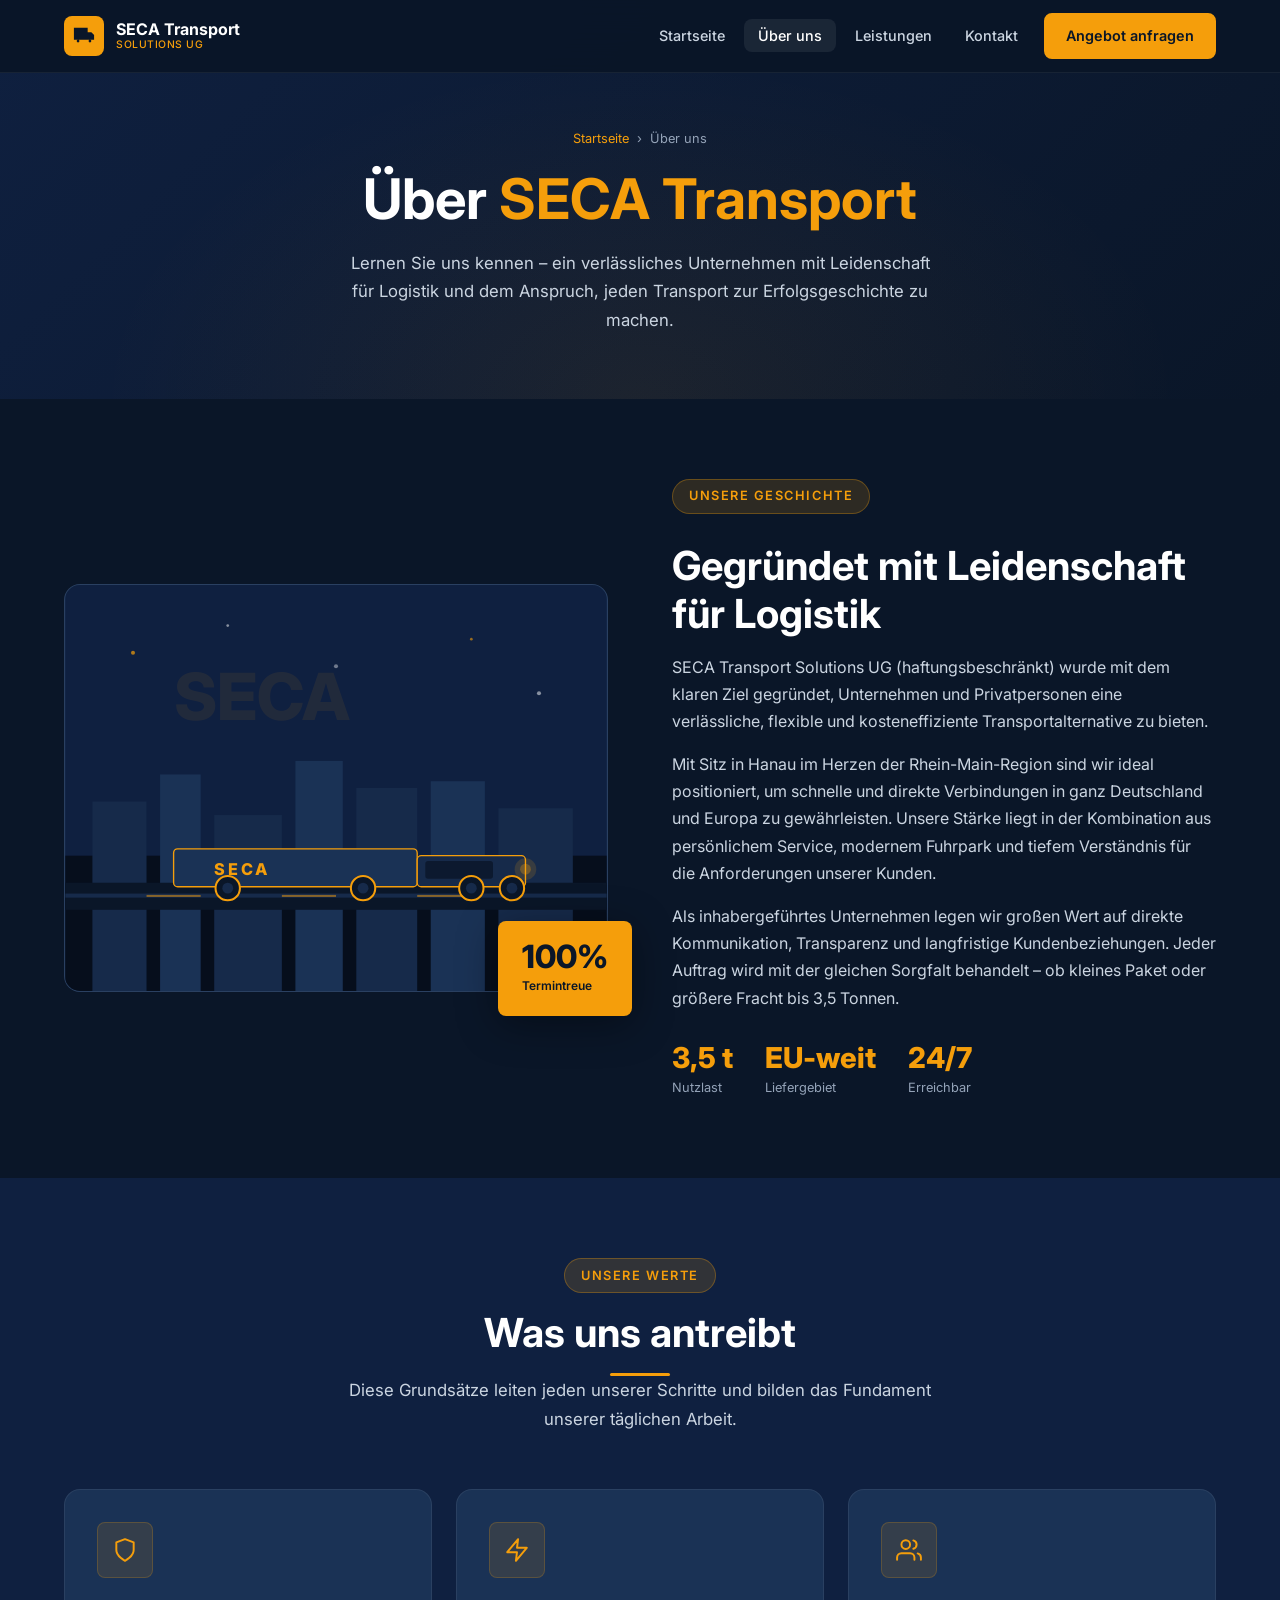
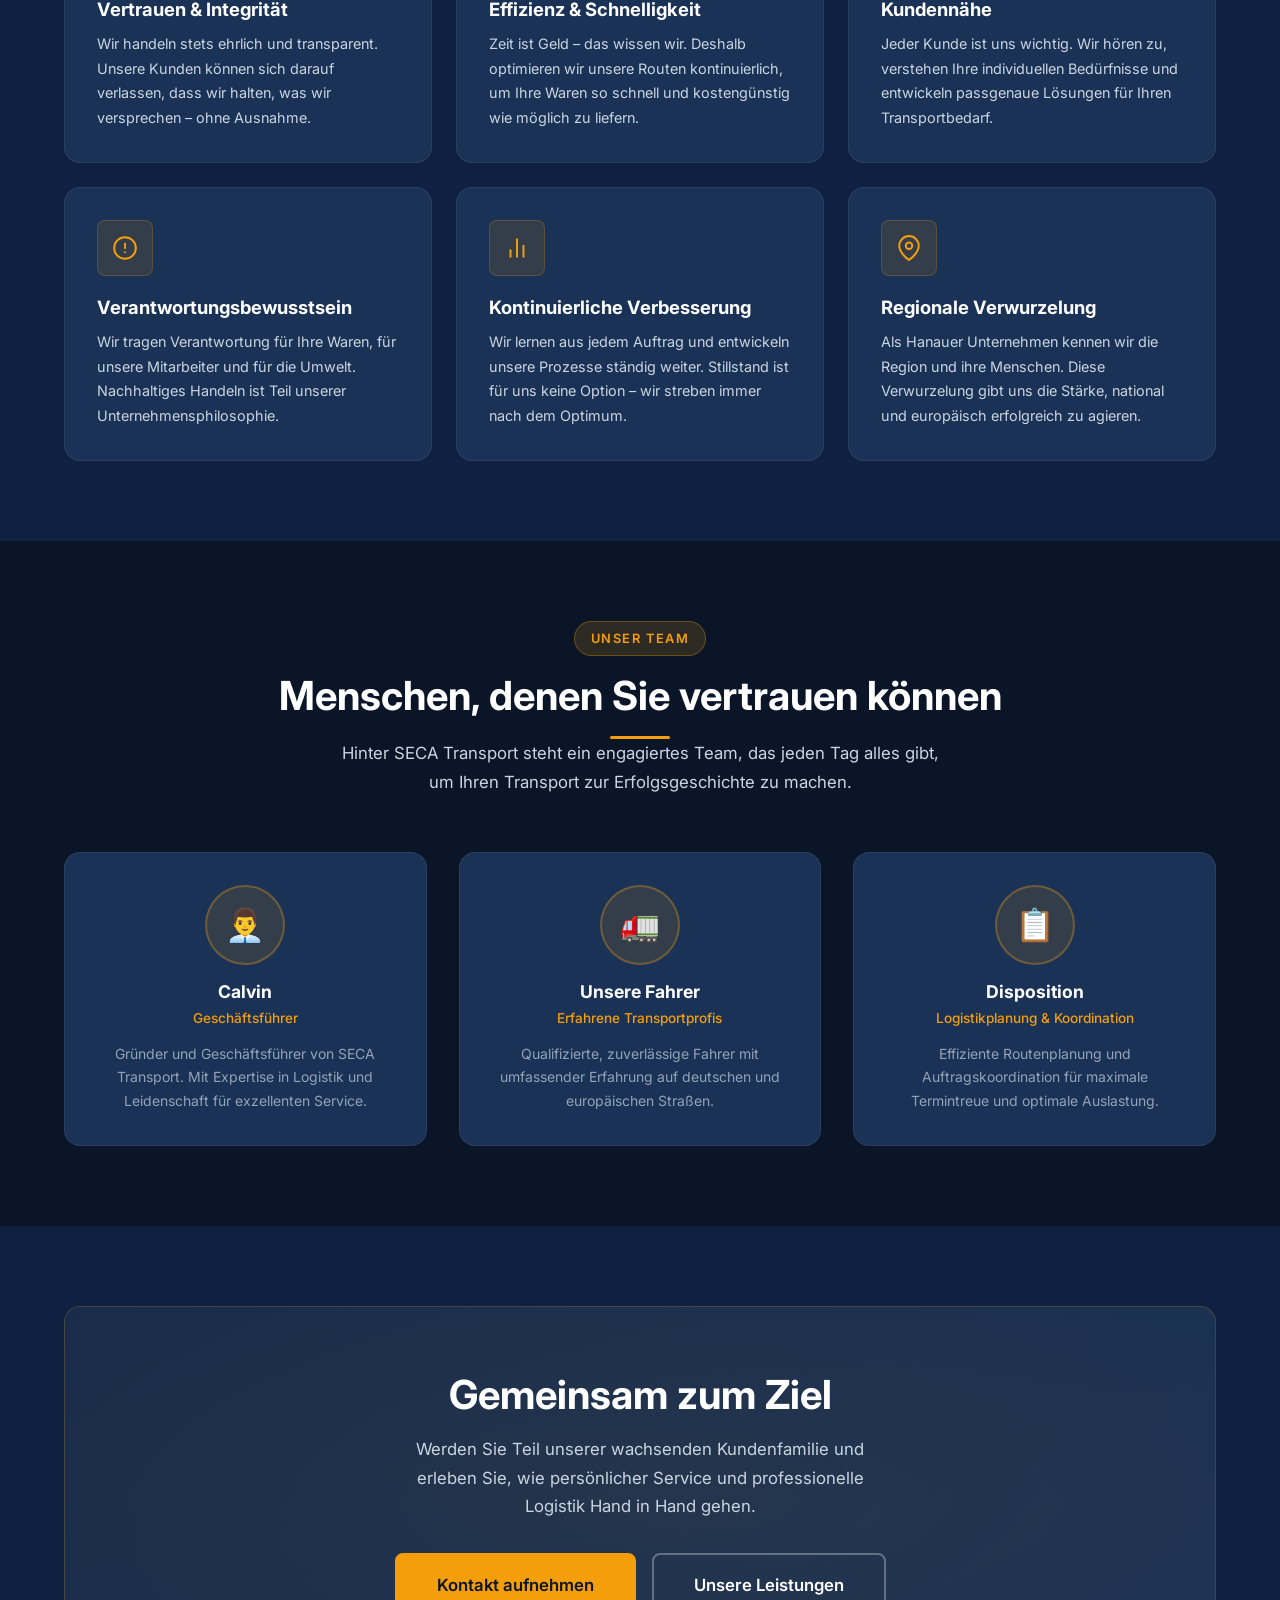
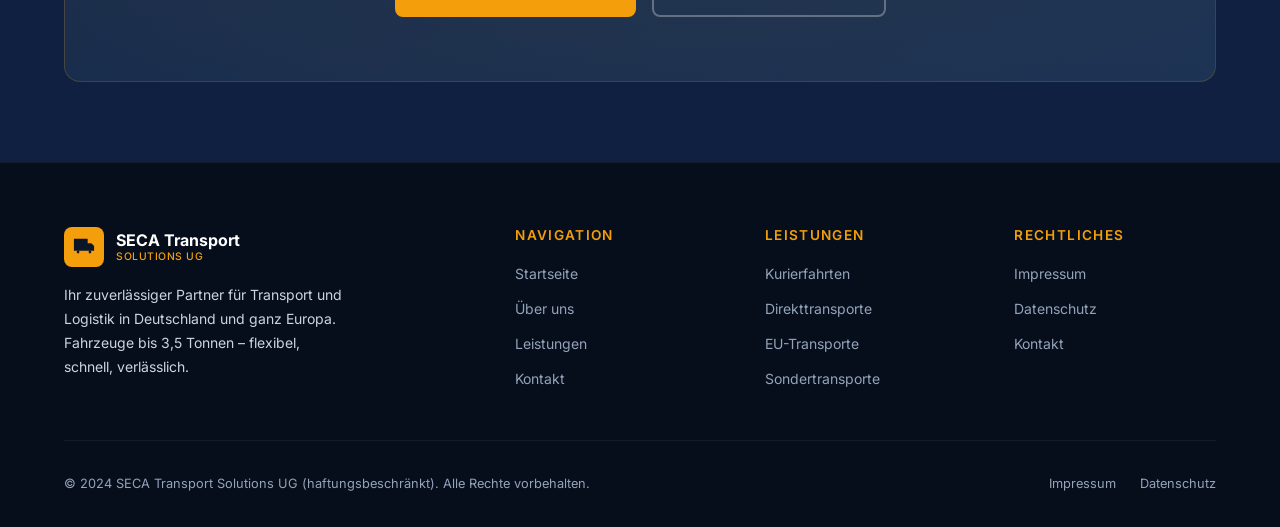
==== about.html @ c12ab1cf "Build complete SECA Transport Solutions UG website Full 6-page professional website in German with d" ====
<!DOCTYPE html>
<html lang="de">
<head>
  <meta charset="UTF-8" />
  <meta name="viewport" content="width=device-width, initial-scale=1.0" />
  <meta name="description" content="Über SECA Transport Solutions UG – Erfahren Sie mehr über unser Unternehmen, unsere Werte und unser Team aus Hanau." />
  <title>Über uns – SECA Transport Solutions UG</title>
  <link rel="preconnect" href="https://fonts.googleapis.com" />
  <link rel="preconnect" href="https://fonts.gstatic.com" crossorigin />
  <link href="https://fonts.googleapis.com/css2?family=Inter:wght@400;500;600;700;800&display=swap" rel="stylesheet" />
  <link rel="stylesheet" href="css/style.css" />
</head>
<body>

<!-- Navigation -->
<nav class="navbar">
  <div class="nav-inner">
    <a href="index.html" class="nav-logo">
      <div class="logo-icon">
        <svg viewBox="0 0 24 24" xmlns="http://www.w3.org/2000/svg"><path d="M1 3h15v13H1z M16 8h4l3 3v5h-7V8z M5.5 19a1.5 1.5 0 1 0 0-3 1.5 1.5 0 0 0 0 3z M18.5 19a1.5 1.5 0 1 0 0-3 1.5 1.5 0 0 0 0 3z"/></svg>
      </div>
      <div class="logo-text">
        <span class="logo-name">SECA Transport</span>
        <span class="logo-sub">Solutions UG</span>
      </div>
    </a>
    <ul class="nav-menu">
      <li><a href="index.html" class="nav-link">Startseite</a></li>
      <li><a href="about.html" class="nav-link">Über uns</a></li>
      <li><a href="services.html" class="nav-link">Leistungen</a></li>
      <li><a href="contact.html" class="nav-link">Kontakt</a></li>
      <li><a href="contact.html" class="btn btn-primary nav-cta">Angebot anfragen</a></li>
    </ul>
    <button class="hamburger" aria-label="Menü öffnen">
      <span></span><span></span><span></span>
    </button>
  </div>
</nav>

<!-- Page Header -->
<header class="page-header">
  <div class="container">
    <div class="breadcrumb">
      <a href="index.html">Startseite</a>
      <span>›</span>
      <span>Über uns</span>
    </div>
    <h1>Über <span style="color:var(--orange)">SECA Transport</span></h1>
    <p>Lernen Sie uns kennen – ein verlässliches Unternehmen mit Leidenschaft für Logistik und dem Anspruch, jeden Transport zur Erfolgsgeschichte zu machen.</p>
  </div>
</header>

<!-- Our Story -->
<section class="section">
  <div class="container">
    <div class="about-story">
      <div class="about-image-block fade-in">
        <div class="about-image-main">
          <svg viewBox="0 0 400 300" xmlns="http://www.w3.org/2000/svg" style="width:100%;height:100%;">
            <rect width="400" height="300" fill="#0f2040"/>
            <!-- Skyline silhouette -->
            <rect x="0" y="200" width="400" height="100" fill="#060e1c"/>
            <rect x="20" y="160" width="40" height="140" fill="#162a4a"/>
            <rect x="70" y="140" width="30" height="160" fill="#1a3255"/>
            <rect x="110" y="170" width="50" height="130" fill="#162a4a"/>
            <rect x="170" y="130" width="35" height="170" fill="#1a3255"/>
            <rect x="215" y="150" width="45" height="150" fill="#162a4a"/>
            <rect x="270" y="145" width="40" height="155" fill="#1a3255"/>
            <rect x="320" y="165" width="55" height="135" fill="#162a4a"/>
            <!-- Stars -->
            <circle cx="50" cy="50" r="1.5" fill="#f59e0b" opacity="0.7"/>
            <circle cx="120" cy="30" r="1" fill="white" opacity="0.5"/>
            <circle cx="200" cy="60" r="1.5" fill="white" opacity="0.4"/>
            <circle cx="300" cy="40" r="1" fill="#f59e0b" opacity="0.6"/>
            <circle cx="350" cy="80" r="1.5" fill="white" opacity="0.5"/>
            <!-- Truck on road -->
            <rect x="0" y="220" width="400" height="20" fill="#0a1628"/>
            <rect x="0" y="228" width="400" height="3" fill="#162a4a"/>
            <rect x="60" y="229" width="40" height="1.5" fill="#f59e0b" opacity="0.5"/>
            <rect x="160" y="229" width="40" height="1.5" fill="#f59e0b" opacity="0.5"/>
            <rect x="260" y="229" width="40" height="1.5" fill="#f59e0b" opacity="0.5"/>
            <!-- Truck body -->
            <rect x="80" y="195" width="180" height="28" fill="#1a3255" rx="3" stroke="#f59e0b" stroke-width="1"/>
            <text x="110" y="214" font-family="Inter" font-size="12" font-weight="800" fill="#f59e0b" letter-spacing="2">SECA</text>
            <!-- Cab -->
            <rect x="260" y="200" width="80" height="23" fill="#162a4a" rx="3" stroke="#f59e0b" stroke-width="1"/>
            <rect x="266" y="204" width="50" height="13" fill="#0a1628" rx="2" opacity="0.8"/>
            <!-- Wheels -->
            <circle cx="120" cy="224" r="9" fill="#0a1628" stroke="#f59e0b" stroke-width="1.5"/>
            <circle cx="120" cy="224" r="4" fill="#162a4a"/>
            <circle cx="220" cy="224" r="9" fill="#0a1628" stroke="#f59e0b" stroke-width="1.5"/>
            <circle cx="220" cy="224" r="4" fill="#162a4a"/>
            <circle cx="300" cy="224" r="9" fill="#0a1628" stroke="#f59e0b" stroke-width="1.5"/>
            <circle cx="300" cy="224" r="4" fill="#162a4a"/>
            <circle cx="330" cy="224" r="9" fill="#0a1628" stroke="#f59e0b" stroke-width="1.5"/>
            <circle cx="330" cy="224" r="4" fill="#162a4a"/>
            <!-- Headlight glow -->
            <circle cx="340" cy="210" r="8" fill="#f59e0b" opacity="0.15"/>
            <circle cx="340" cy="210" r="4" fill="#f59e0b" opacity="0.3"/>
            <!-- SECA logo top -->
            <text x="145" y="100" font-family="Inter" font-size="48" font-weight="800" fill="#f59e0b" opacity="0.08" text-anchor="middle">SECA</text>
          </svg>
        </div>
        <div class="about-stat-card">
          <div class="num">100%</div>
          <div class="label">Termintreue</div>
        </div>
      </div>
      <div class="about-text fade-in">
        <div class="section-tag">Unsere Geschichte</div>
        <h2 style="margin-top:0.75rem;margin-bottom:1rem;">Gegründet mit Leidenschaft für Logistik</h2>
        <p>SECA Transport Solutions UG (haftungsbeschränkt) wurde mit dem klaren Ziel gegründet, Unternehmen und Privatpersonen eine verlässliche, flexible und kosteneffiziente Transportalternative zu bieten.</p>
        <p>Mit Sitz in Hanau im Herzen der Rhein-Main-Region sind wir ideal positioniert, um schnelle und direkte Verbindungen in ganz Deutschland und Europa zu gewährleisten. Unsere Stärke liegt in der Kombination aus persönlichem Service, modernem Fuhrpark und tiefem Verständnis für die Anforderungen unserer Kunden.</p>
        <p>Als inhabergeführtes Unternehmen legen wir großen Wert auf direkte Kommunikation, Transparenz und langfristige Kundenbeziehungen. Jeder Auftrag wird mit der gleichen Sorgfalt behandelt – ob kleines Paket oder größere Fracht bis 3,5 Tonnen.</p>
        <div class="hero-stats" style="margin-top:2rem;justify-content:flex-start;">
          <div class="stat-item">
            <div class="stat-num">3,5 t</div>
            <div class="stat-label">Nutzlast</div>
          </div>
          <div class="stat-item">
            <div class="stat-num">EU-weit</div>
            <div class="stat-label">Liefergebiet</div>
          </div>
          <div class="stat-item">
            <div class="stat-num">24/7</div>
            <div class="stat-label">Erreichbar</div>
          </div>
        </div>
      </div>
    </div>
  </div>
</section>

<!-- Values -->
<section class="section section-alt">
  <div class="container">
    <div class="section-header fade-in">
      <div class="section-tag">Unsere Werte</div>
      <h2>Was uns antreibt</h2>
      <div class="divider"></div>
      <p>Diese Grundsätze leiten jeden unserer Schritte und bilden das Fundament unserer täglichen Arbeit.</p>
    </div>
    <div class="cards-grid">
      <div class="card fade-in fade-in-delay-1">
        <div class="card-icon">
          <svg viewBox="0 0 24 24"><path d="M12 22s8-4 8-10V5l-8-3-8 3v7c0 6 8 10 8 10z"/></svg>
        </div>
        <h3>Vertrauen &amp; Integrität</h3>
        <p>Wir handeln stets ehrlich und transparent. Unsere Kunden können sich darauf verlassen, dass wir halten, was wir versprechen – ohne Ausnahme.</p>
      </div>
      <div class="card fade-in fade-in-delay-2">
        <div class="card-icon">
          <svg viewBox="0 0 24 24"><polyline points="13 2 3 14 12 14 11 22 21 10 12 10 13 2"/></svg>
        </div>
        <h3>Effizienz &amp; Schnelligkeit</h3>
        <p>Zeit ist Geld – das wissen wir. Deshalb optimieren wir unsere Routen kontinuierlich, um Ihre Waren so schnell und kostengünstig wie möglich zu liefern.</p>
      </div>
      <div class="card fade-in fade-in-delay-3">
        <div class="card-icon">
          <svg viewBox="0 0 24 24"><path d="M17 21v-2a4 4 0 0 0-4-4H5a4 4 0 0 0-4 4v2"/><circle cx="9" cy="7" r="4"/><path d="M23 21v-2a4 4 0 0 0-3-3.87"/><path d="M16 3.13a4 4 0 0 1 0 7.75"/></svg>
        </div>
        <h3>Kundennähe</h3>
        <p>Jeder Kunde ist uns wichtig. Wir hören zu, verstehen Ihre individuellen Bedürfnisse und entwickeln passgenaue Lösungen für Ihren Transportbedarf.</p>
      </div>
      <div class="card fade-in fade-in-delay-1">
        <div class="card-icon">
          <svg viewBox="0 0 24 24"><circle cx="12" cy="12" r="10"/><line x1="12" y1="8" x2="12" y2="12"/><line x1="12" y1="16" x2="12.01" y2="16"/></svg>
        </div>
        <h3>Verantwortungsbewusstsein</h3>
        <p>Wir tragen Verantwortung für Ihre Waren, für unsere Mitarbeiter und für die Umwelt. Nachhaltiges Handeln ist Teil unserer Unternehmensphilosophie.</p>
      </div>
      <div class="card fade-in fade-in-delay-2">
        <div class="card-icon">
          <svg viewBox="0 0 24 24"><line x1="18" y1="20" x2="18" y2="10"/><line x1="12" y1="20" x2="12" y2="4"/><line x1="6" y1="20" x2="6" y2="14"/></svg>
        </div>
        <h3>Kontinuierliche Verbesserung</h3>
        <p>Wir lernen aus jedem Auftrag und entwickeln unsere Prozesse ständig weiter. Stillstand ist für uns keine Option – wir streben immer nach dem Optimum.</p>
      </div>
      <div class="card fade-in fade-in-delay-3">
        <div class="card-icon">
          <svg viewBox="0 0 24 24"><path d="M21 10c0 7-9 13-9 13s-9-6-9-13a9 9 0 0 1 18 0z"/><circle cx="12" cy="10" r="3"/></svg>
        </div>
        <h3>Regionale Verwurzelung</h3>
        <p>Als Hanauer Unternehmen kennen wir die Region und ihre Menschen. Diese Verwurzelung gibt uns die Stärke, national und europäisch erfolgreich zu agieren.</p>
      </div>
    </div>
  </div>
</section>

<!-- Team -->
<section class="section">
  <div class="container">
    <div class="section-header fade-in">
      <div class="section-tag">Unser Team</div>
      <h2>Menschen, denen Sie vertrauen können</h2>
      <div class="divider"></div>
      <p>Hinter SECA Transport steht ein engagiertes Team, das jeden Tag alles gibt, um Ihren Transport zur Erfolgsgeschichte zu machen.</p>
    </div>
    <div class="team-grid">
      <div class="team-card fade-in fade-in-delay-1">
        <div class="team-avatar">👨‍💼</div>
        <h4>Calvin</h4>
        <div class="role">Geschäftsführer</div>
        <p style="font-size:0.875rem;margin-top:0.75rem;color:var(--text-muted);">Gründer und Geschäftsführer von SECA Transport. Mit Expertise in Logistik und Leidenschaft für exzellenten Service.</p>
      </div>
      <div class="team-card fade-in fade-in-delay-2">
        <div class="team-avatar">🚛</div>
        <h4>Unsere Fahrer</h4>
        <div class="role">Erfahrene Transportprofis</div>
        <p style="font-size:0.875rem;margin-top:0.75rem;color:var(--text-muted);">Qualifizierte, zuverlässige Fahrer mit umfassender Erfahrung auf deutschen und europäischen Straßen.</p>
      </div>
      <div class="team-card fade-in fade-in-delay-3">
        <div class="team-avatar">📋</div>
        <h4>Disposition</h4>
        <div class="role">Logistikplanung &amp; Koordination</div>
        <p style="font-size:0.875rem;margin-top:0.75rem;color:var(--text-muted);">Effiziente Routenplanung und Auftragskoordination für maximale Termintreue und optimale Auslastung.</p>
      </div>
    </div>
  </div>
</section>

<!-- CTA -->
<section class="section section-alt">
  <div class="container">
    <div class="cta-banner fade-in">
      <h2>Gemeinsam zum Ziel</h2>
      <p>Werden Sie Teil unserer wachsenden Kundenfamilie und erleben Sie, wie persönlicher Service und professionelle Logistik Hand in Hand gehen.</p>
      <div class="cta-actions">
        <a href="contact.html" class="btn btn-primary btn-lg">Kontakt aufnehmen</a>
        <a href="services.html" class="btn btn-outline btn-lg">Unsere Leistungen</a>
      </div>
    </div>
  </div>
</section>

<!-- Footer -->
<footer>
  <div class="container">
    <div class="footer-grid">
      <div class="footer-brand">
        <a href="index.html" class="nav-logo" style="display:inline-flex;">
          <div class="logo-icon">
            <svg viewBox="0 0 24 24" xmlns="http://www.w3.org/2000/svg"><path d="M1 3h15v13H1z M16 8h4l3 3v5h-7V8z M5.5 19a1.5 1.5 0 1 0 0-3 1.5 1.5 0 0 0 0 3z M18.5 19a1.5 1.5 0 1 0 0-3 1.5 1.5 0 0 0 0 3z"/></svg>
          </div>
          <div class="logo-text">
            <span class="logo-name">SECA Transport</span>
            <span class="logo-sub">Solutions UG</span>
          </div>
        </a>
        <p>Ihr zuverlässiger Partner für Transport und Logistik in Deutschland und ganz Europa. Fahrzeuge bis 3,5 Tonnen – flexibel, schnell, verlässlich.</p>
      </div>
      <div class="footer-col">
        <h4>Navigation</h4>
        <ul>
          <li><a href="index.html">Startseite</a></li>
          <li><a href="about.html">Über uns</a></li>
          <li><a href="services.html">Leistungen</a></li>
          <li><a href="contact.html">Kontakt</a></li>
        </ul>
      </div>
      <div class="footer-col">
        <h4>Leistungen</h4>
        <ul>
          <li><a href="services.html">Kurierfahrten</a></li>
          <li><a href="services.html">Direkttransporte</a></li>
          <li><a href="services.html">EU-Transporte</a></li>
          <li><a href="services.html">Sondertransporte</a></li>
        </ul>
      </div>
      <div class="footer-col">
        <h4>Rechtliches</h4>
        <ul>
          <li><a href="impressum.html">Impressum</a></li>
          <li><a href="datenschutz.html">Datenschutz</a></li>
          <li><a href="contact.html">Kontakt</a></li>
        </ul>
      </div>
    </div>
    <div class="footer-bottom">
      <p>&copy; 2024 SECA Transport Solutions UG (haftungsbeschränkt). Alle Rechte vorbehalten.</p>
      <div class="footer-legal">
        <a href="impressum.html">Impressum</a>
        <a href="datenschutz.html">Datenschutz</a>
      </div>
    </div>
  </div>
</footer>

<button class="scroll-top" aria-label="Nach oben scrollen">
  <svg viewBox="0 0 24 24"><polyline points="18 15 12 9 6 15"/></svg>
</button>

<script src="js/main.js"></script>
</body>
</html>
---- css/style.css ----
/* ===== CSS Custom Properties ===== */
:root {
  --navy: #0a1628;
  --navy-light: #0f2040;
  --navy-mid: #162a4a;
  --navy-card: #1a3255;
  --orange: #f59e0b;
  --orange-dark: #d97706;
  --orange-light: #fbbf24;
  --white: #ffffff;
  --gray-100: #f1f5f9;
  --gray-200: #e2e8f0;
  --gray-400: #94a3b8;
  --gray-500: #64748b;
  --gray-600: #475569;
  --text-primary: #f8fafc;
  --text-secondary: #cbd5e1;
  --text-muted: #94a3b8;
  --radius: 8px;
  --radius-lg: 16px;
  --shadow: 0 4px 24px rgba(0,0,0,0.25);
  --shadow-lg: 0 8px 40px rgba(0,0,0,0.4);
  --transition: 0.3s ease;
  --font: 'Inter', 'Segoe UI', system-ui, -apple-system, sans-serif;
}

/* ===== Reset & Base ===== */
*, *::before, *::after { box-sizing: border-box; margin: 0; padding: 0; }
html { scroll-behavior: smooth; font-size: 16px; }
body {
  font-family: var(--font);
  background: var(--navy);
  color: var(--text-primary);
  line-height: 1.7;
  overflow-x: hidden;
}
img { max-width: 100%; height: auto; display: block; }
a { color: var(--orange); text-decoration: none; transition: color var(--transition); }
a:hover { color: var(--orange-light); }
ul { list-style: none; }

/* ===== Typography ===== */
h1, h2, h3, h4, h5 {
  font-weight: 700;
  line-height: 1.2;
  color: var(--white);
}
h1 { font-size: clamp(2rem, 5vw, 3.5rem); }
h2 { font-size: clamp(1.6rem, 3.5vw, 2.5rem); }
h3 { font-size: clamp(1.2rem, 2.5vw, 1.5rem); }
h4 { font-size: 1.1rem; }
p { color: var(--text-secondary); margin-bottom: 1rem; }
p:last-child { margin-bottom: 0; }

/* ===== Layout ===== */
.container {
  max-width: 1200px;
  margin: 0 auto;
  padding: 0 1.5rem;
}
.section {
  padding: 5rem 0;
}
.section-alt {
  background: var(--navy-light);
}

/* ===== Section Headers ===== */
.section-header {
  text-align: center;
  margin-bottom: 3.5rem;
}
.section-tag {
  display: inline-block;
  background: rgba(245,158,11,0.15);
  color: var(--orange);
  font-size: 0.8rem;
  font-weight: 600;
  letter-spacing: 0.12em;
  text-transform: uppercase;
  padding: 0.35rem 1rem;
  border-radius: 100px;
  margin-bottom: 1rem;
  border: 1px solid rgba(245,158,11,0.3);
}
.section-header h2 { margin-bottom: 1rem; }
.section-header p {
  max-width: 600px;
  margin: 0 auto;
  font-size: 1.05rem;
}
.divider {
  width: 60px;
  height: 3px;
  background: var(--orange);
  margin: 1rem auto 0;
  border-radius: 2px;
}

/* ===== Buttons ===== */
.btn {
  display: inline-flex;
  align-items: center;
  gap: 0.5rem;
  padding: 0.85rem 2rem;
  border-radius: var(--radius);
  font-weight: 600;
  font-size: 0.95rem;
  cursor: pointer;
  transition: all var(--transition);
  border: 2px solid transparent;
  text-decoration: none;
  white-space: nowrap;
}
.btn-primary {
  background: var(--orange);
  color: var(--navy);
  border-color: var(--orange);
}
.btn-primary:hover {
  background: var(--orange-dark);
  border-color: var(--orange-dark);
  color: var(--navy);
  transform: translateY(-2px);
  box-shadow: 0 8px 24px rgba(245,158,11,0.4);
}
.btn-outline {
  background: transparent;
  color: var(--white);
  border-color: rgba(255,255,255,0.3);
}
.btn-outline:hover {
  background: rgba(255,255,255,0.08);
  border-color: var(--white);
  color: var(--white);
  transform: translateY(-2px);
}
.btn-lg {
  padding: 1rem 2.5rem;
  font-size: 1.05rem;
}

/* ===== Navigation ===== */
.navbar {
  position: fixed;
  top: 0;
  left: 0;
  right: 0;
  z-index: 1000;
  background: rgba(10,22,40,0.95);
  backdrop-filter: blur(16px);
  border-bottom: 1px solid rgba(255,255,255,0.06);
  transition: all var(--transition);
}
.navbar.scrolled {
  box-shadow: var(--shadow);
}
.nav-inner {
  display: flex;
  align-items: center;
  justify-content: space-between;
  height: 72px;
  padding: 0 1.5rem;
  max-width: 1200px;
  margin: 0 auto;
}
.nav-logo {
  display: flex;
  align-items: center;
  gap: 0.75rem;
  text-decoration: none;
}
.logo-icon {
  width: 40px;
  height: 40px;
  background: var(--orange);
  border-radius: var(--radius);
  display: flex;
  align-items: center;
  justify-content: center;
  flex-shrink: 0;
}
.logo-icon svg { width: 22px; height: 22px; fill: var(--navy); }
.logo-text { display: flex; flex-direction: column; line-height: 1.2; }
.logo-name {
  font-size: 1rem;
  font-weight: 700;
  color: var(--white);
}
.logo-sub {
  font-size: 0.65rem;
  color: var(--orange);
  font-weight: 500;
  letter-spacing: 0.05em;
  text-transform: uppercase;
}
.nav-menu {
  display: flex;
  align-items: center;
  gap: 0.25rem;
}
.nav-link {
  color: var(--text-secondary);
  font-weight: 500;
  font-size: 0.9rem;
  padding: 0.5rem 0.9rem;
  border-radius: var(--radius);
  transition: all var(--transition);
  text-decoration: none;
}
.nav-link:hover, .nav-link.active {
  color: var(--white);
  background: rgba(255,255,255,0.07);
}
.nav-cta {
  margin-left: 0.5rem;
  padding: 0.55rem 1.25rem;
  font-size: 0.9rem;
}
.hamburger {
  display: none;
  flex-direction: column;
  gap: 5px;
  cursor: pointer;
  padding: 0.5rem;
  background: none;
  border: none;
}
.hamburger span {
  display: block;
  width: 24px;
  height: 2px;
  background: var(--white);
  border-radius: 2px;
  transition: all var(--transition);
}
.hamburger.open span:nth-child(1) { transform: translateY(7px) rotate(45deg); }
.hamburger.open span:nth-child(2) { opacity: 0; }
.hamburger.open span:nth-child(3) { transform: translateY(-7px) rotate(-45deg); }

/* ===== Hero ===== */
.hero {
  min-height: 100vh;
  display: flex;
  align-items: center;
  position: relative;
  overflow: hidden;
  padding-top: 72px;
}
.hero-bg {
  position: absolute;
  inset: 0;
  background:
    radial-gradient(ellipse at 60% 50%, rgba(245,158,11,0.08) 0%, transparent 60%),
    radial-gradient(ellipse at 10% 80%, rgba(15,32,64,0.9) 0%, transparent 60%),
    linear-gradient(135deg, var(--navy) 0%, var(--navy-light) 100%);
}
.hero-grid {
  position: absolute;
  inset: 0;
  background-image:
    linear-gradient(rgba(255,255,255,0.02) 1px, transparent 1px),
    linear-gradient(90deg, rgba(255,255,255,0.02) 1px, transparent 1px);
  background-size: 60px 60px;
}
.hero-content {
  position: relative;
  z-index: 1;
  display: grid;
  grid-template-columns: 1fr 1fr;
  gap: 4rem;
  align-items: center;
  padding: 4rem 0;
}
.hero-badge {
  display: inline-flex;
  align-items: center;
  gap: 0.5rem;
  background: rgba(245,158,11,0.12);
  border: 1px solid rgba(245,158,11,0.3);
  color: var(--orange);
  font-size: 0.8rem;
  font-weight: 600;
  letter-spacing: 0.08em;
  text-transform: uppercase;
  padding: 0.4rem 1rem;
  border-radius: 100px;
  margin-bottom: 1.5rem;
}
.hero-badge::before {
  content: '';
  width: 7px;
  height: 7px;
  background: var(--orange);
  border-radius: 50%;
  animation: pulse 2s infinite;
}
@keyframes pulse {
  0%, 100% { opacity: 1; transform: scale(1); }
  50% { opacity: 0.5; transform: scale(1.3); }
}
.hero-title { margin-bottom: 1.5rem; }
.hero-title span { color: var(--orange); }
.hero-desc {
  font-size: 1.1rem;
  margin-bottom: 2rem;
  max-width: 500px;
}
.hero-actions {
  display: flex;
  gap: 1rem;
  flex-wrap: wrap;
  margin-bottom: 3rem;
}
.hero-stats {
  display: flex;
  gap: 2rem;
  flex-wrap: wrap;
}
.stat-item { text-align: left; }
.stat-num {
  font-size: 1.8rem;
  font-weight: 800;
  color: var(--orange);
  line-height: 1;
}
.stat-label {
  font-size: 0.8rem;
  color: var(--text-muted);
  margin-top: 0.25rem;
}
.hero-visual {
  display: flex;
  justify-content: center;
  align-items: center;
  position: relative;
}
.truck-illustration {
  position: relative;
  width: 100%;
  max-width: 500px;
}
.truck-card {
  background: var(--navy-card);
  border: 1px solid rgba(255,255,255,0.08);
  border-radius: var(--radius-lg);
  padding: 2rem;
  box-shadow: var(--shadow-lg);
  position: relative;
  overflow: hidden;
}
.truck-card::before {
  content: '';
  position: absolute;
  top: 0;
  left: 0;
  right: 0;
  height: 3px;
  background: linear-gradient(90deg, var(--orange), var(--orange-light));
}
.truck-svg {
  width: 100%;
  height: auto;
  margin-bottom: 1.5rem;
}
.truck-info {
  display: grid;
  grid-template-columns: 1fr 1fr;
  gap: 1rem;
}
.info-pill {
  background: rgba(245,158,11,0.1);
  border: 1px solid rgba(245,158,11,0.2);
  border-radius: var(--radius);
  padding: 0.75rem 1rem;
  text-align: center;
}
.info-pill .label { font-size: 0.7rem; color: var(--text-muted); text-transform: uppercase; letter-spacing: 0.08em; }
.info-pill .value { font-size: 1rem; font-weight: 700; color: var(--orange); margin-top: 0.2rem; }
.float-badge {
  position: absolute;
  background: var(--orange);
  color: var(--navy);
  font-size: 0.75rem;
  font-weight: 700;
  padding: 0.5rem 0.9rem;
  border-radius: 100px;
  box-shadow: 0 4px 16px rgba(245,158,11,0.5);
  animation: float 3s ease-in-out infinite;
}
.float-badge.top { top: -1rem; right: 2rem; }
.float-badge.bottom { bottom: -0.5rem; left: 2rem; animation-delay: 1.5s; }
@keyframes float {
  0%, 100% { transform: translateY(0); }
  50% { transform: translateY(-8px); }
}

/* ===== Features / Service Cards ===== */
.cards-grid {
  display: grid;
  grid-template-columns: repeat(auto-fit, minmax(280px, 1fr));
  gap: 1.5rem;
}
.card {
  background: var(--navy-card);
  border: 1px solid rgba(255,255,255,0.07);
  border-radius: var(--radius-lg);
  padding: 2rem;
  transition: all var(--transition);
  position: relative;
  overflow: hidden;
}
.card::before {
  content: '';
  position: absolute;
  bottom: 0;
  left: 0;
  right: 0;
  height: 3px;
  background: linear-gradient(90deg, var(--orange), transparent);
  opacity: 0;
  transition: opacity var(--transition);
}
.card:hover {
  transform: translateY(-6px);
  border-color: rgba(245,158,11,0.25);
  box-shadow: var(--shadow-lg);
}
.card:hover::before { opacity: 1; }
.card-icon {
  width: 56px;
  height: 56px;
  background: rgba(245,158,11,0.12);
  border: 1px solid rgba(245,158,11,0.2);
  border-radius: var(--radius);
  display: flex;
  align-items: center;
  justify-content: center;
  margin-bottom: 1.25rem;
  transition: all var(--transition);
}
.card:hover .card-icon {
  background: rgba(245,158,11,0.2);
  border-color: var(--orange);
}
.card-icon svg { width: 26px; height: 26px; stroke: var(--orange); fill: none; stroke-width: 1.8; stroke-linecap: round; stroke-linejoin: round; }
.card h3 { margin-bottom: 0.75rem; font-size: 1.15rem; }
.card p { font-size: 0.9rem; }

/* ===== Why Us / Values ===== */
.values-grid {
  display: grid;
  grid-template-columns: repeat(auto-fit, minmax(220px, 1fr));
  gap: 2rem;
}
.value-item { text-align: center; }
.value-icon {
  width: 70px;
  height: 70px;
  border-radius: 50%;
  background: rgba(245,158,11,0.1);
  border: 2px solid rgba(245,158,11,0.25);
  display: flex;
  align-items: center;
  justify-content: center;
  margin: 0 auto 1.25rem;
  transition: all var(--transition);
}
.value-item:hover .value-icon {
  background: rgba(245,158,11,0.2);
  border-color: var(--orange);
  transform: scale(1.05);
}
.value-icon svg { width: 30px; height: 30px; stroke: var(--orange); fill: none; stroke-width: 1.8; stroke-linecap: round; stroke-linejoin: round; }
.value-item h4 { margin-bottom: 0.5rem; }
.value-item p { font-size: 0.875rem; }

/* ===== CTA Banner ===== */
.cta-banner {
  background: linear-gradient(135deg, var(--navy-mid) 0%, var(--navy-card) 100%);
  border: 1px solid rgba(245,158,11,0.2);
  border-radius: var(--radius-lg);
  padding: 4rem 3rem;
  text-align: center;
  position: relative;
  overflow: hidden;
}
.cta-banner::before {
  content: '';
  position: absolute;
  top: -50%;
  left: -50%;
  width: 200%;
  height: 200%;
  background: radial-gradient(ellipse at center, rgba(245,158,11,0.06) 0%, transparent 60%);
}
.cta-banner h2 { margin-bottom: 1rem; position: relative; }
.cta-banner p { font-size: 1.05rem; margin-bottom: 2rem; max-width: 500px; margin-left: auto; margin-right: auto; position: relative; }
.cta-actions { display: flex; gap: 1rem; justify-content: center; flex-wrap: wrap; position: relative; }

/* ===== Contact ===== */
.contact-grid {
  display: grid;
  grid-template-columns: 1fr 1.4fr;
  gap: 3rem;
  align-items: start;
}
.contact-info { display: flex; flex-direction: column; gap: 1.5rem; }
.contact-item {
  display: flex;
  gap: 1rem;
  align-items: flex-start;
}
.contact-item-icon {
  width: 48px;
  height: 48px;
  background: rgba(245,158,11,0.1);
  border: 1px solid rgba(245,158,11,0.2);
  border-radius: var(--radius);
  display: flex;
  align-items: center;
  justify-content: center;
  flex-shrink: 0;
}
.contact-item-icon svg { width: 22px; height: 22px; stroke: var(--orange); fill: none; stroke-width: 1.8; stroke-linecap: round; stroke-linejoin: round; }
.contact-item-text h4 { margin-bottom: 0.25rem; font-size: 0.9rem; color: var(--text-muted); font-weight: 500; }
.contact-item-text p { color: var(--text-primary); font-weight: 500; margin: 0; }
.contact-form-card {
  background: var(--navy-card);
  border: 1px solid rgba(255,255,255,0.07);
  border-radius: var(--radius-lg);
  padding: 2.5rem;
}
.form-group { margin-bottom: 1.25rem; }
.form-row { display: grid; grid-template-columns: 1fr 1fr; gap: 1rem; }
label {
  display: block;
  font-size: 0.875rem;
  font-weight: 500;
  color: var(--text-secondary);
  margin-bottom: 0.4rem;
}
input, textarea, select {
  width: 100%;
  background: rgba(255,255,255,0.04);
  border: 1px solid rgba(255,255,255,0.1);
  border-radius: var(--radius);
  padding: 0.8rem 1rem;
  color: var(--white);
  font-size: 0.9rem;
  font-family: var(--font);
  transition: border-color var(--transition);
  outline: none;
}
input:focus, textarea:focus, select:focus {
  border-color: var(--orange);
  background: rgba(245,158,11,0.04);
}
input::placeholder, textarea::placeholder { color: var(--text-muted); }
textarea { resize: vertical; min-height: 120px; }
select option { background: var(--navy-card); }

/* ===== Footer ===== */
footer {
  background: #060e1c;
  border-top: 1px solid rgba(255,255,255,0.06);
  padding: 4rem 0 2rem;
}
.footer-grid {
  display: grid;
  grid-template-columns: 2fr 1fr 1fr 1fr;
  gap: 3rem;
  margin-bottom: 3rem;
}
.footer-brand p { font-size: 0.875rem; margin-top: 1rem; max-width: 280px; }
.footer-col h4 {
  font-size: 0.85rem;
  font-weight: 600;
  text-transform: uppercase;
  letter-spacing: 0.1em;
  color: var(--orange);
  margin-bottom: 1rem;
}
.footer-col ul { display: flex; flex-direction: column; gap: 0.5rem; }
.footer-col ul li a {
  color: var(--text-muted);
  font-size: 0.875rem;
  text-decoration: none;
  transition: color var(--transition);
}
.footer-col ul li a:hover { color: var(--white); }
.footer-bottom {
  border-top: 1px solid rgba(255,255,255,0.06);
  padding-top: 2rem;
  display: flex;
  align-items: center;
  justify-content: space-between;
  flex-wrap: gap;
  gap: 1rem;
}
.footer-bottom p { font-size: 0.8rem; color: var(--text-muted); margin: 0; }
.footer-legal { display: flex; gap: 1.5rem; }
.footer-legal a { font-size: 0.8rem; color: var(--text-muted); }
.footer-legal a:hover { color: var(--white); }

/* ===== Page Headers ===== */
.page-header {
  background: linear-gradient(135deg, var(--navy-light) 0%, var(--navy) 100%);
  padding: 8rem 0 4rem;
  text-align: center;
  position: relative;
  overflow: hidden;
}
.page-header::before {
  content: '';
  position: absolute;
  inset: 0;
  background: radial-gradient(ellipse at 50% 100%, rgba(245,158,11,0.07) 0%, transparent 60%);
}
.page-header .container { position: relative; }
.page-header h1 { margin-bottom: 1rem; }
.page-header p { font-size: 1.05rem; max-width: 600px; margin: 0 auto; }
.breadcrumb {
  display: flex;
  align-items: center;
  justify-content: center;
  gap: 0.5rem;
  font-size: 0.8rem;
  color: var(--text-muted);
  margin-bottom: 1rem;
}
.breadcrumb a { color: var(--orange); }
.breadcrumb span { color: var(--text-muted); }

/* ===== About Page ===== */
.about-story {
  display: grid;
  grid-template-columns: 1fr 1fr;
  gap: 4rem;
  align-items: center;
}
.about-image-block {
  position: relative;
}
.about-image-main {
  background: var(--navy-card);
  border: 1px solid rgba(255,255,255,0.07);
  border-radius: var(--radius-lg);
  overflow: hidden;
  aspect-ratio: 4/3;
  display: flex;
  align-items: center;
  justify-content: center;
}
.about-stat-card {
  position: absolute;
  bottom: -1.5rem;
  right: -1.5rem;
  background: var(--orange);
  color: var(--navy);
  border-radius: var(--radius);
  padding: 1.25rem 1.5rem;
  box-shadow: var(--shadow-lg);
}
.about-stat-card .num { font-size: 2rem; font-weight: 800; line-height: 1; }
.about-stat-card .label { font-size: 0.75rem; font-weight: 600; margin-top: 0.2rem; }
.team-section { text-align: center; }
.team-grid {
  display: grid;
  grid-template-columns: repeat(auto-fit, minmax(240px, 1fr));
  gap: 2rem;
  margin-top: 3rem;
}
.team-card {
  background: var(--navy-card);
  border: 1px solid rgba(255,255,255,0.07);
  border-radius: var(--radius-lg);
  padding: 2rem;
  text-align: center;
  transition: all var(--transition);
}
.team-card:hover {
  border-color: rgba(245,158,11,0.25);
  transform: translateY(-4px);
}
.team-avatar {
  width: 80px;
  height: 80px;
  border-radius: 50%;
  background: rgba(245,158,11,0.12);
  border: 2px solid rgba(245,158,11,0.3);
  display: flex;
  align-items: center;
  justify-content: center;
  margin: 0 auto 1rem;
  font-size: 2rem;
}
.team-card h4 { margin-bottom: 0.25rem; }
.team-card .role { color: var(--orange); font-size: 0.85rem; font-weight: 500; }

/* ===== Services Page ===== */
.service-detail {
  display: grid;
  grid-template-columns: 1fr 1fr;
  gap: 4rem;
  align-items: center;
  padding: 4rem 0;
  border-bottom: 1px solid rgba(255,255,255,0.06);
}
.service-detail:last-child { border-bottom: none; }
.service-detail.reverse { direction: rtl; }
.service-detail.reverse > * { direction: ltr; }
.service-detail-visual {
  background: var(--navy-card);
  border: 1px solid rgba(255,255,255,0.07);
  border-radius: var(--radius-lg);
  padding: 3rem;
  display: flex;
  align-items: center;
  justify-content: center;
  min-height: 300px;
  position: relative;
  overflow: hidden;
}
.service-detail-visual::before {
  content: '';
  position: absolute;
  top: 0;
  left: 0;
  right: 0;
  height: 3px;
  background: linear-gradient(90deg, var(--orange), var(--orange-light));
}
.service-big-icon { color: rgba(245,158,11,0.15); }
.service-big-icon svg { width: 200px; height: 200px; stroke: var(--orange); fill: none; stroke-width: 0.8; stroke-linecap: round; stroke-linejoin: round; opacity: 0.3; }
.service-feature-list { display: flex; flex-direction: column; gap: 0.75rem; margin-top: 1.5rem; }
.feature-item {
  display: flex;
  align-items: center;
  gap: 0.75rem;
  font-size: 0.9rem;
  color: var(--text-secondary);
}
.feature-item::before {
  content: '';
  width: 20px;
  height: 20px;
  border-radius: 50%;
  background: rgba(245,158,11,0.15);
  border: 1px solid rgba(245,158,11,0.3);
  flex-shrink: 0;
  background-image: url("data:image/svg+xml,%3Csvg xmlns='http://www.w3.org/2000/svg' viewBox='0 0 24 24' fill='none' stroke='%23f59e0b' stroke-width='2.5' stroke-linecap='round' stroke-linejoin='round'%3E%3Cpolyline points='20 6 9 17 4 12'/%3E%3C/svg%3E");
  background-size: 12px;
  background-repeat: no-repeat;
  background-position: center;
}

/* ===== Pricing / Process ===== */
.process-steps {
  display: grid;
  grid-template-columns: repeat(auto-fit, minmax(200px, 1fr));
  gap: 2rem;
  position: relative;
}
.process-steps::before {
  content: '';
  position: absolute;
  top: 40px;
  left: 10%;
  right: 10%;
  height: 2px;
  background: linear-gradient(90deg, transparent, var(--orange), transparent);
}
.process-step {
  text-align: center;
  padding: 2rem 1rem;
  position: relative;
}
.step-num {
  width: 56px;
  height: 56px;
  border-radius: 50%;
  background: var(--orange);
  color: var(--navy);
  font-size: 1.25rem;
  font-weight: 800;
  display: flex;
  align-items: center;
  justify-content: center;
  margin: 0 auto 1.25rem;
  box-shadow: 0 4px 16px rgba(245,158,11,0.4);
  position: relative;
  z-index: 1;
}
.process-step h4 { margin-bottom: 0.5rem; }
.process-step p { font-size: 0.875rem; }

/* ===== Impressum / Datenschutz ===== */
.legal-content {
  max-width: 800px;
  margin: 0 auto;
}
.legal-content h2 { margin-top: 2.5rem; margin-bottom: 1rem; font-size: 1.5rem; }
.legal-content h3 { margin-top: 1.5rem; margin-bottom: 0.75rem; font-size: 1.1rem; color: var(--text-secondary); }
.legal-content p { margin-bottom: 1rem; }
.legal-content ul { list-style: disc; padding-left: 1.5rem; }
.legal-content ul li { color: var(--text-secondary); margin-bottom: 0.4rem; }
.legal-content a { word-break: break-all; }
.legal-box {
  background: var(--navy-card);
  border: 1px solid rgba(255,255,255,0.07);
  border-radius: var(--radius);
  padding: 1.5rem;
  margin-bottom: 1.5rem;
}

/* ===== Scroll to top ===== */
.scroll-top {
  position: fixed;
  bottom: 2rem;
  right: 2rem;
  width: 48px;
  height: 48px;
  background: var(--orange);
  color: var(--navy);
  border-radius: 50%;
  display: flex;
  align-items: center;
  justify-content: center;
  cursor: pointer;
  opacity: 0;
  pointer-events: none;
  transition: all var(--transition);
  z-index: 999;
  border: none;
  box-shadow: 0 4px 16px rgba(245,158,11,0.4);
}
.scroll-top.visible { opacity: 1; pointer-events: auto; }
.scroll-top:hover { transform: translateY(-3px); }
.scroll-top svg { width: 20px; height: 20px; stroke: var(--navy); fill: none; stroke-width: 2.5; stroke-linecap: round; stroke-linejoin: round; }

/* ===== Animations ===== */
.fade-in {
  opacity: 0;
  transform: translateY(24px);
  transition: opacity 0.6s ease, transform 0.6s ease;
}
.fade-in.visible {
  opacity: 1;
  transform: translateY(0);
}
.fade-in-delay-1 { transition-delay: 0.1s; }
.fade-in-delay-2 { transition-delay: 0.2s; }
.fade-in-delay-3 { transition-delay: 0.3s; }
.fade-in-delay-4 { transition-delay: 0.4s; }

/* ===== Responsive ===== */
@media (max-width: 1024px) {
  .footer-grid { grid-template-columns: 1fr 1fr; }
  .hero-content { gap: 2.5rem; }
  .contact-grid { grid-template-columns: 1fr; }
  .about-story { grid-template-columns: 1fr; }
  .service-detail { grid-template-columns: 1fr; }
  .service-detail.reverse { direction: ltr; }
}

@media (max-width: 768px) {
  .nav-menu {
    position: fixed;
    top: 72px;
    left: 0;
    right: 0;
    background: rgba(10,22,40,0.98);
    backdrop-filter: blur(16px);
    flex-direction: column;
    padding: 1.5rem;
    gap: 0.25rem;
    border-bottom: 1px solid rgba(255,255,255,0.06);
    transform: translateY(-100%);
    opacity: 0;
    pointer-events: none;
    transition: all var(--transition);
    z-index: 999;
  }
  .nav-menu.open { transform: translateY(0); opacity: 1; pointer-events: auto; }
  .nav-link { padding: 0.75rem 1rem; font-size: 1rem; }
  .nav-cta { margin-left: 0; margin-top: 0.5rem; text-align: center; justify-content: center; }
  .hamburger { display: flex; }
  .hero-content { grid-template-columns: 1fr; text-align: center; }
  .hero-desc { margin: 0 auto 2rem; }
  .hero-actions { justify-content: center; }
  .hero-stats { justify-content: center; }
  .hero-visual { display: none; }
  .footer-grid { grid-template-columns: 1fr; gap: 2rem; }
  .footer-bottom { flex-direction: column; text-align: center; }
  .form-row { grid-template-columns: 1fr; }
  .about-stat-card { position: static; display: inline-block; margin-top: 1.5rem; }
  .process-steps::before { display: none; }
  .section { padding: 3.5rem 0; }
  .cta-banner { padding: 2.5rem 1.5rem; }
}

@media (max-width: 480px) {
  .hero-stats { flex-direction: column; gap: 1rem; }
  .hero-actions { flex-direction: column; width: 100%; }
  .hero-actions .btn { width: 100%; justify-content: center; }
  .cards-grid { grid-template-columns: 1fr; }
}
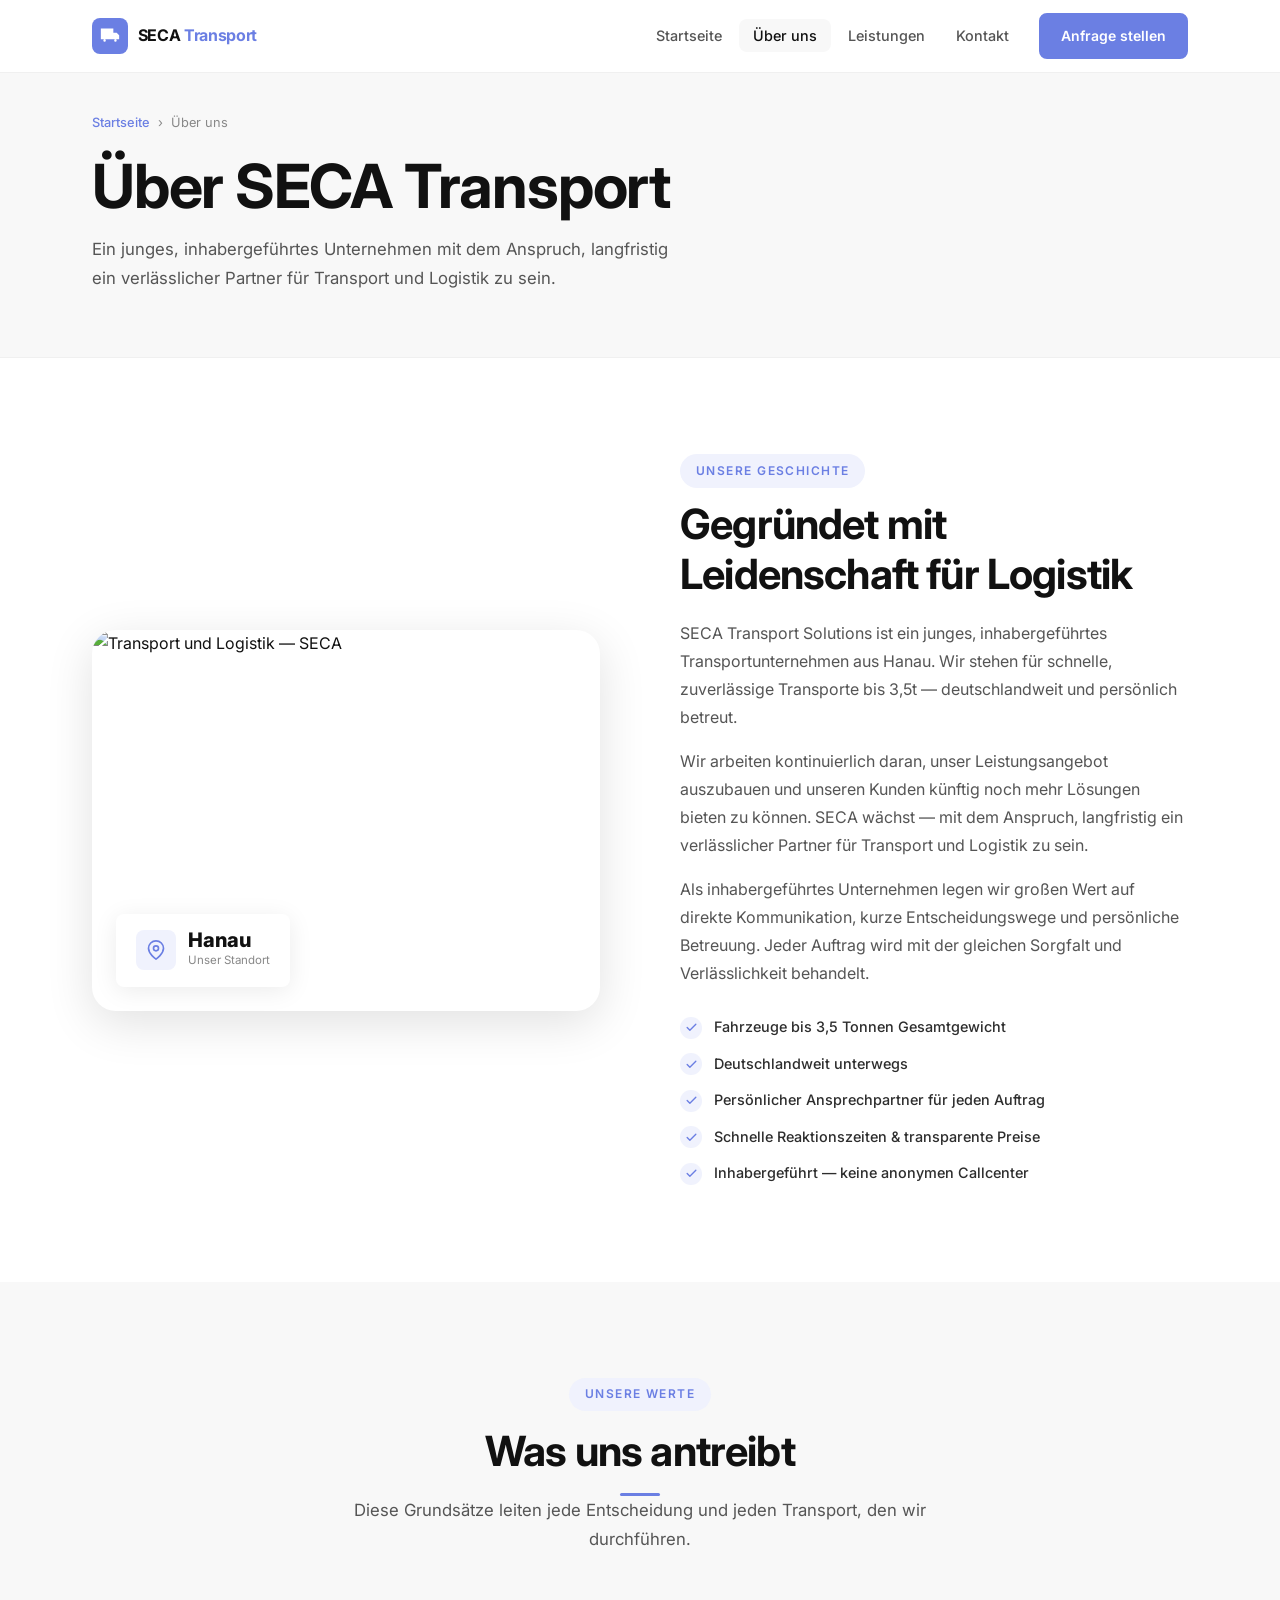
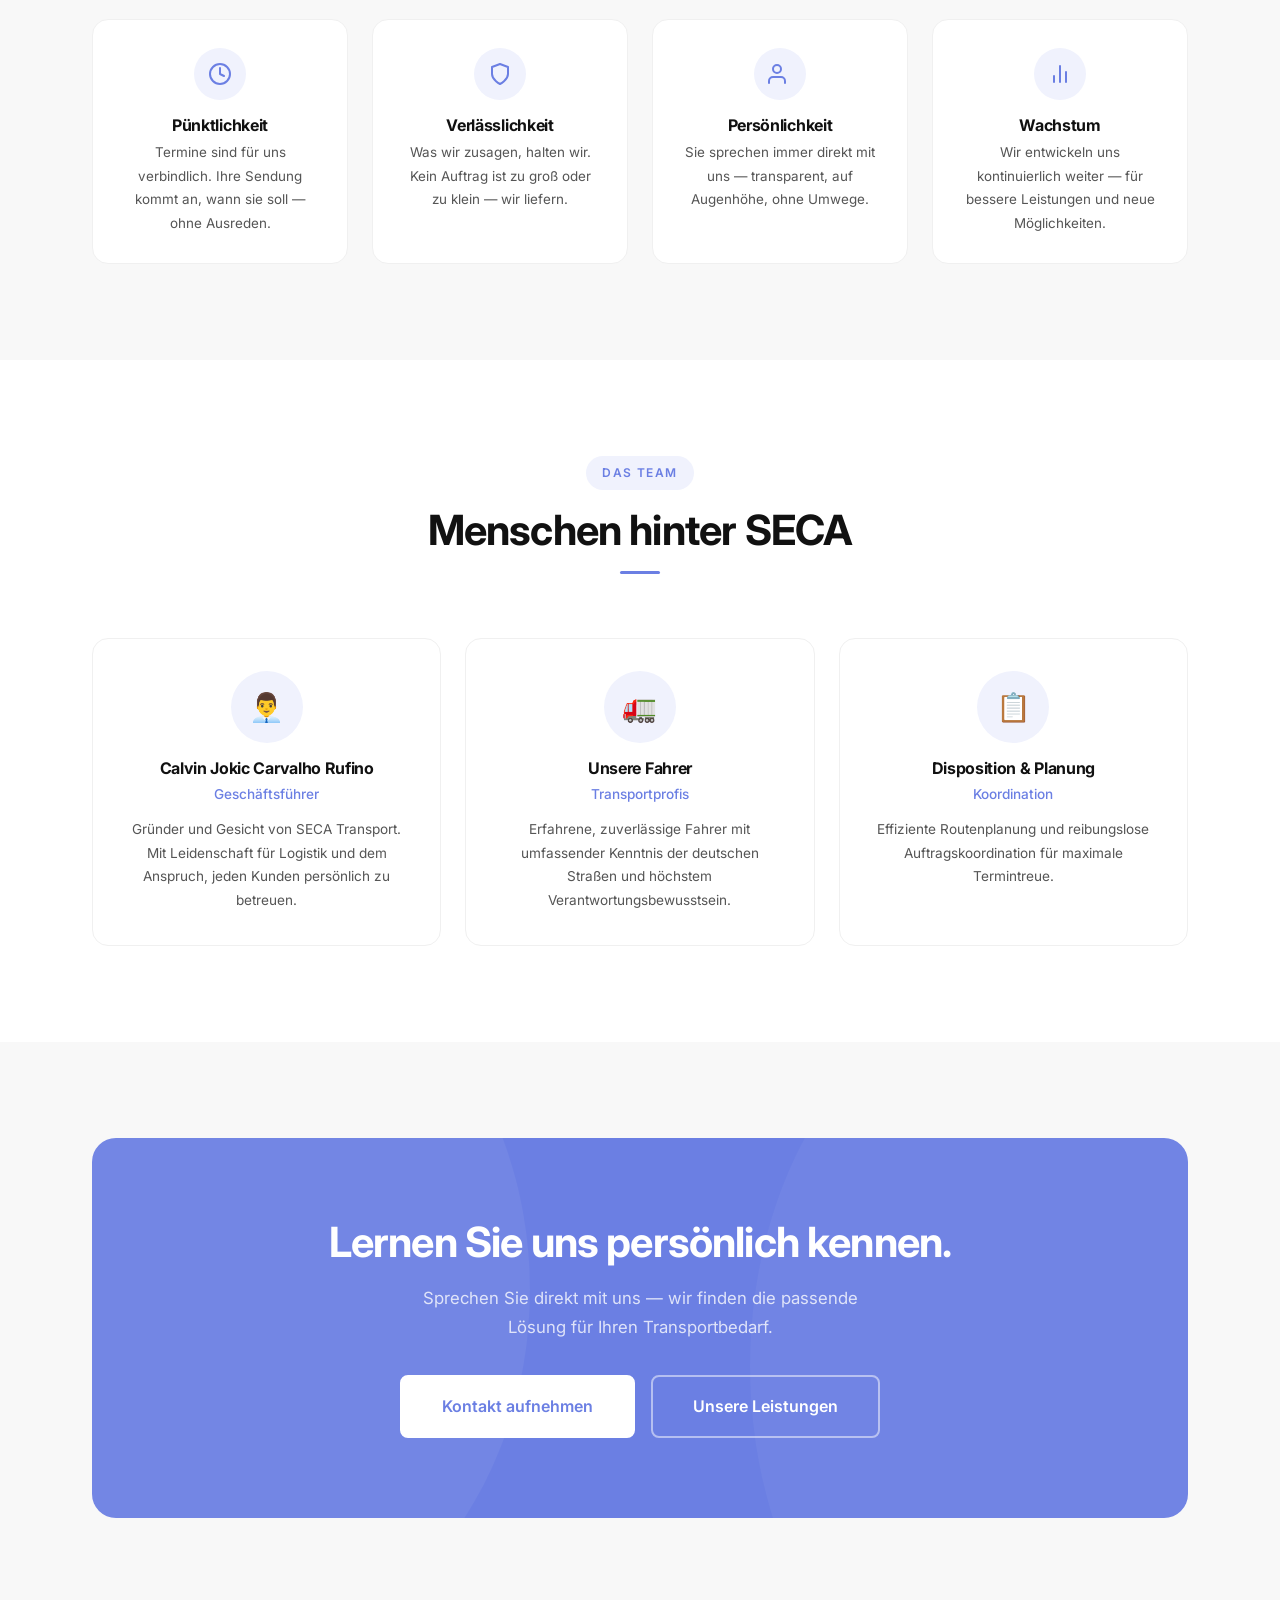
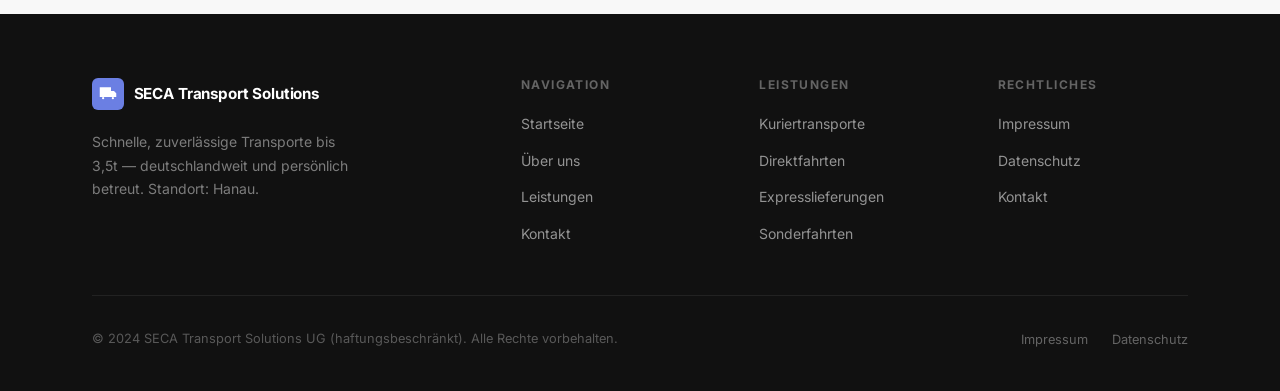
==== commit c7b72420: "Complete white/light theme redesign of SECA Transport website Full visual overhaul: replaced dark na" ====
--- a/about.html
+++ b/about.html
@@ -3,8 +3,8 @@
 <head>
   <meta charset="UTF-8" />
   <meta name="viewport" content="width=device-width, initial-scale=1.0" />
-  <meta name="description" content="Über SECA Transport Solutions UG – Erfahren Sie mehr über unser Unternehmen, unsere Werte und unser Team aus Hanau." />
-  <title>Über uns – SECA Transport Solutions UG</title>
+  <meta name="description" content="Über SECA Transport Solutions UG — inhabergeführtes Transportunternehmen aus Hanau. Lernen Sie uns kennen." />
+  <title>Über uns – SECA Transport Solutions</title>
   <link rel="preconnect" href="https://fonts.googleapis.com" />
   <link rel="preconnect" href="https://fonts.gstatic.com" crossorigin />
   <link href="https://fonts.googleapis.com/css2?family=Inter:wght@400;500;600;700;800&display=swap" rel="stylesheet" />
@@ -16,20 +16,21 @@
 <nav class="navbar">
   <div class="nav-inner">
     <a href="index.html" class="nav-logo">
-      <div class="logo-icon">
-        <svg viewBox="0 0 24 24" xmlns="http://www.w3.org/2000/svg"><path d="M1 3h15v13H1z M16 8h4l3 3v5h-7V8z M5.5 19a1.5 1.5 0 1 0 0-3 1.5 1.5 0 0 0 0 3z M18.5 19a1.5 1.5 0 1 0 0-3 1.5 1.5 0 0 0 0 3z"/></svg>
-      </div>
-      <div class="logo-text">
-        <span class="logo-name">SECA Transport</span>
-        <span class="logo-sub">Solutions UG</span>
-      </div>
+      <img src="images/Seca_Transport_Solutions.png" alt="SECA Transport Solutions"
+           onerror="this.style.display='none';this.nextElementSibling.style.display='flex';" />
+      <span class="nav-logo-fallback" style="display:none;">
+        <span class="nav-logo-icon">
+          <svg viewBox="0 0 24 24"><path d="M1 3h15v13H1z M16 8h4l3 3v5h-7V8z M5.5 19a1.5 1.5 0 1 0 0-3 1.5 1.5 0 0 0 0 3z M18.5 19a1.5 1.5 0 1 0 0-3 1.5 1.5 0 0 0 0 3z"/></svg>
+        </span>
+        <span class="nav-logo-text">SECA <span>Transport</span></span>
+      </span>
     </a>
     <ul class="nav-menu">
       <li><a href="index.html" class="nav-link">Startseite</a></li>
       <li><a href="about.html" class="nav-link">Über uns</a></li>
       <li><a href="services.html" class="nav-link">Leistungen</a></li>
       <li><a href="contact.html" class="nav-link">Kontakt</a></li>
-      <li><a href="contact.html" class="btn btn-primary nav-cta">Angebot anfragen</a></li>
+      <li><a href="contact.html" class="btn btn-primary nav-cta">Anfrage stellen</a></li>
     </ul>
     <button class="hamburger" aria-label="Menü öffnen">
       <span></span><span></span><span></span>
@@ -41,90 +42,45 @@
 <header class="page-header">
   <div class="container">
     <div class="breadcrumb">
-      <a href="index.html">Startseite</a>
-      <span>›</span>
-      <span>Über uns</span>
-    </div>
-    <h1>Über <span style="color:var(--orange)">SECA Transport</span></h1>
-    <p>Lernen Sie uns kennen – ein verlässliches Unternehmen mit Leidenschaft für Logistik und dem Anspruch, jeden Transport zur Erfolgsgeschichte zu machen.</p>
+      <a href="index.html">Startseite</a><span>›</span><span>Über uns</span>
+    </div>
+    <h1>Über SECA Transport</h1>
+    <p>Ein junges, inhabergeführtes Unternehmen mit dem Anspruch, langfristig ein verlässlicher Partner für Transport und Logistik zu sein.</p>
   </div>
 </header>
 
-<!-- Our Story -->
+<!-- Story -->
 <section class="section">
   <div class="container">
-    <div class="about-story">
-      <div class="about-image-block fade-in">
-        <div class="about-image-main">
-          <svg viewBox="0 0 400 300" xmlns="http://www.w3.org/2000/svg" style="width:100%;height:100%;">
-            <rect width="400" height="300" fill="#0f2040"/>
-            <!-- Skyline silhouette -->
-            <rect x="0" y="200" width="400" height="100" fill="#060e1c"/>
-            <rect x="20" y="160" width="40" height="140" fill="#162a4a"/>
-            <rect x="70" y="140" width="30" height="160" fill="#1a3255"/>
-            <rect x="110" y="170" width="50" height="130" fill="#162a4a"/>
-            <rect x="170" y="130" width="35" height="170" fill="#1a3255"/>
-            <rect x="215" y="150" width="45" height="150" fill="#162a4a"/>
-            <rect x="270" y="145" width="40" height="155" fill="#1a3255"/>
-            <rect x="320" y="165" width="55" height="135" fill="#162a4a"/>
-            <!-- Stars -->
-            <circle cx="50" cy="50" r="1.5" fill="#f59e0b" opacity="0.7"/>
-            <circle cx="120" cy="30" r="1" fill="white" opacity="0.5"/>
-            <circle cx="200" cy="60" r="1.5" fill="white" opacity="0.4"/>
-            <circle cx="300" cy="40" r="1" fill="#f59e0b" opacity="0.6"/>
-            <circle cx="350" cy="80" r="1.5" fill="white" opacity="0.5"/>
-            <!-- Truck on road -->
-            <rect x="0" y="220" width="400" height="20" fill="#0a1628"/>
-            <rect x="0" y="228" width="400" height="3" fill="#162a4a"/>
-            <rect x="60" y="229" width="40" height="1.5" fill="#f59e0b" opacity="0.5"/>
-            <rect x="160" y="229" width="40" height="1.5" fill="#f59e0b" opacity="0.5"/>
-            <rect x="260" y="229" width="40" height="1.5" fill="#f59e0b" opacity="0.5"/>
-            <!-- Truck body -->
-            <rect x="80" y="195" width="180" height="28" fill="#1a3255" rx="3" stroke="#f59e0b" stroke-width="1"/>
-            <text x="110" y="214" font-family="Inter" font-size="12" font-weight="800" fill="#f59e0b" letter-spacing="2">SECA</text>
-            <!-- Cab -->
-            <rect x="260" y="200" width="80" height="23" fill="#162a4a" rx="3" stroke="#f59e0b" stroke-width="1"/>
-            <rect x="266" y="204" width="50" height="13" fill="#0a1628" rx="2" opacity="0.8"/>
-            <!-- Wheels -->
-            <circle cx="120" cy="224" r="9" fill="#0a1628" stroke="#f59e0b" stroke-width="1.5"/>
-            <circle cx="120" cy="224" r="4" fill="#162a4a"/>
-            <circle cx="220" cy="224" r="9" fill="#0a1628" stroke="#f59e0b" stroke-width="1.5"/>
-            <circle cx="220" cy="224" r="4" fill="#162a4a"/>
-            <circle cx="300" cy="224" r="9" fill="#0a1628" stroke="#f59e0b" stroke-width="1.5"/>
-            <circle cx="300" cy="224" r="4" fill="#162a4a"/>
-            <circle cx="330" cy="224" r="9" fill="#0a1628" stroke="#f59e0b" stroke-width="1.5"/>
-            <circle cx="330" cy="224" r="4" fill="#162a4a"/>
-            <!-- Headlight glow -->
-            <circle cx="340" cy="210" r="8" fill="#f59e0b" opacity="0.15"/>
-            <circle cx="340" cy="210" r="4" fill="#f59e0b" opacity="0.3"/>
-            <!-- SECA logo top -->
-            <text x="145" y="100" font-family="Inter" font-size="48" font-weight="800" fill="#f59e0b" opacity="0.08" text-anchor="middle">SECA</text>
-          </svg>
-        </div>
-        <div class="about-stat-card">
-          <div class="num">100%</div>
-          <div class="label">Termintreue</div>
+    <div class="about-grid">
+      <div class="about-image fade-in">
+        <img
+          src="https://images.unsplash.com/photo-1558618666-fcd25c85cd64?w=800&q=80"
+          alt="Transport und Logistik — SECA"
+          loading="lazy"
+        />
+        <div class="about-badge">
+          <div class="about-badge-icon">
+            <svg viewBox="0 0 24 24"><path d="M21 10c0 7-9 13-9 13s-9-6-9-13a9 9 0 0 1 18 0z"/><circle cx="12" cy="10" r="3"/></svg>
+          </div>
+          <div class="about-badge-text">
+            <div class="num">Hanau</div>
+            <div class="label">Unser Standort</div>
+          </div>
         </div>
       </div>
       <div class="about-text fade-in">
         <div class="section-tag">Unsere Geschichte</div>
-        <h2 style="margin-top:0.75rem;margin-bottom:1rem;">Gegründet mit Leidenschaft für Logistik</h2>
-        <p>SECA Transport Solutions UG (haftungsbeschränkt) wurde mit dem klaren Ziel gegründet, Unternehmen und Privatpersonen eine verlässliche, flexible und kosteneffiziente Transportalternative zu bieten.</p>
-        <p>Mit Sitz in Hanau im Herzen der Rhein-Main-Region sind wir ideal positioniert, um schnelle und direkte Verbindungen in ganz Deutschland und Europa zu gewährleisten. Unsere Stärke liegt in der Kombination aus persönlichem Service, modernem Fuhrpark und tiefem Verständnis für die Anforderungen unserer Kunden.</p>
-        <p>Als inhabergeführtes Unternehmen legen wir großen Wert auf direkte Kommunikation, Transparenz und langfristige Kundenbeziehungen. Jeder Auftrag wird mit der gleichen Sorgfalt behandelt – ob kleines Paket oder größere Fracht bis 3,5 Tonnen.</p>
-        <div class="hero-stats" style="margin-top:2rem;justify-content:flex-start;">
-          <div class="stat-item">
-            <div class="stat-num">3,5 t</div>
-            <div class="stat-label">Nutzlast</div>
-          </div>
-          <div class="stat-item">
-            <div class="stat-num">EU-weit</div>
-            <div class="stat-label">Liefergebiet</div>
-          </div>
-          <div class="stat-item">
-            <div class="stat-num">24/7</div>
-            <div class="stat-label">Erreichbar</div>
-          </div>
+        <h2>Gegründet mit Leidenschaft für Logistik</h2>
+        <p>SECA Transport Solutions ist ein junges, inhabergeführtes Transportunternehmen aus Hanau. Wir stehen für schnelle, zuverlässige Transporte bis 3,5t — deutschlandweit und persönlich betreut.</p>
+        <p>Wir arbeiten kontinuierlich daran, unser Leistungsangebot auszubauen und unseren Kunden künftig noch mehr Lösungen bieten zu können. SECA wächst — mit dem Anspruch, langfristig ein verlässlicher Partner für Transport und Logistik zu sein.</p>
+        <p>Als inhabergeführtes Unternehmen legen wir großen Wert auf direkte Kommunikation, kurze Entscheidungswege und persönliche Betreuung. Jeder Auftrag wird mit der gleichen Sorgfalt und Verlässlichkeit behandelt.</p>
+        <div class="about-list">
+          <div class="about-list-item">Fahrzeuge bis 3,5 Tonnen Gesamtgewicht</div>
+          <div class="about-list-item">Deutschlandweit unterwegs</div>
+          <div class="about-list-item">Persönlicher Ansprechpartner für jeden Auftrag</div>
+          <div class="about-list-item">Schnelle Reaktionszeiten &amp; transparente Preise</div>
+          <div class="about-list-item">Inhabergeführt — keine anonymen Callcenter</div>
         </div>
       </div>
     </div>
@@ -138,50 +94,36 @@
       <div class="section-tag">Unsere Werte</div>
       <h2>Was uns antreibt</h2>
       <div class="divider"></div>
-      <p>Diese Grundsätze leiten jeden unserer Schritte und bilden das Fundament unserer täglichen Arbeit.</p>
-    </div>
-    <div class="cards-grid">
-      <div class="card fade-in fade-in-delay-1">
-        <div class="card-icon">
+      <p>Diese Grundsätze leiten jede Entscheidung und jeden Transport, den wir durchführen.</p>
+    </div>
+    <div class="values-grid">
+      <div class="value-card fade-in fade-in-delay-1">
+        <div class="value-icon">
+          <svg viewBox="0 0 24 24"><circle cx="12" cy="12" r="10"/><polyline points="12 6 12 12 16 14"/></svg>
+        </div>
+        <h4>Pünktlichkeit</h4>
+        <p>Termine sind für uns verbindlich. Ihre Sendung kommt an, wann sie soll — ohne Ausreden.</p>
+      </div>
+      <div class="value-card fade-in fade-in-delay-2">
+        <div class="value-icon">
           <svg viewBox="0 0 24 24"><path d="M12 22s8-4 8-10V5l-8-3-8 3v7c0 6 8 10 8 10z"/></svg>
         </div>
-        <h3>Vertrauen &amp; Integrität</h3>
-        <p>Wir handeln stets ehrlich und transparent. Unsere Kunden können sich darauf verlassen, dass wir halten, was wir versprechen – ohne Ausnahme.</p>
-      </div>
-      <div class="card fade-in fade-in-delay-2">
-        <div class="card-icon">
-          <svg viewBox="0 0 24 24"><polyline points="13 2 3 14 12 14 11 22 21 10 12 10 13 2"/></svg>
-        </div>
-        <h3>Effizienz &amp; Schnelligkeit</h3>
-        <p>Zeit ist Geld – das wissen wir. Deshalb optimieren wir unsere Routen kontinuierlich, um Ihre Waren so schnell und kostengünstig wie möglich zu liefern.</p>
-      </div>
-      <div class="card fade-in fade-in-delay-3">
-        <div class="card-icon">
-          <svg viewBox="0 0 24 24"><path d="M17 21v-2a4 4 0 0 0-4-4H5a4 4 0 0 0-4 4v2"/><circle cx="9" cy="7" r="4"/><path d="M23 21v-2a4 4 0 0 0-3-3.87"/><path d="M16 3.13a4 4 0 0 1 0 7.75"/></svg>
-        </div>
-        <h3>Kundennähe</h3>
-        <p>Jeder Kunde ist uns wichtig. Wir hören zu, verstehen Ihre individuellen Bedürfnisse und entwickeln passgenaue Lösungen für Ihren Transportbedarf.</p>
-      </div>
-      <div class="card fade-in fade-in-delay-1">
-        <div class="card-icon">
-          <svg viewBox="0 0 24 24"><circle cx="12" cy="12" r="10"/><line x1="12" y1="8" x2="12" y2="12"/><line x1="12" y1="16" x2="12.01" y2="16"/></svg>
-        </div>
-        <h3>Verantwortungsbewusstsein</h3>
-        <p>Wir tragen Verantwortung für Ihre Waren, für unsere Mitarbeiter und für die Umwelt. Nachhaltiges Handeln ist Teil unserer Unternehmensphilosophie.</p>
-      </div>
-      <div class="card fade-in fade-in-delay-2">
-        <div class="card-icon">
+        <h4>Verlässlichkeit</h4>
+        <p>Was wir zusagen, halten wir. Kein Auftrag ist zu groß oder zu klein — wir liefern.</p>
+      </div>
+      <div class="value-card fade-in fade-in-delay-3">
+        <div class="value-icon">
+          <svg viewBox="0 0 24 24"><path d="M17 21v-2a4 4 0 0 0-4-4H5a4 4 0 0 0-4 4v2"/><circle cx="9" cy="7" r="4"/></svg>
+        </div>
+        <h4>Persönlichkeit</h4>
+        <p>Sie sprechen immer direkt mit uns — transparent, auf Augenhöhe, ohne Umwege.</p>
+      </div>
+      <div class="value-card fade-in fade-in-delay-4">
+        <div class="value-icon">
           <svg viewBox="0 0 24 24"><line x1="18" y1="20" x2="18" y2="10"/><line x1="12" y1="20" x2="12" y2="4"/><line x1="6" y1="20" x2="6" y2="14"/></svg>
         </div>
-        <h3>Kontinuierliche Verbesserung</h3>
-        <p>Wir lernen aus jedem Auftrag und entwickeln unsere Prozesse ständig weiter. Stillstand ist für uns keine Option – wir streben immer nach dem Optimum.</p>
-      </div>
-      <div class="card fade-in fade-in-delay-3">
-        <div class="card-icon">
-          <svg viewBox="0 0 24 24"><path d="M21 10c0 7-9 13-9 13s-9-6-9-13a9 9 0 0 1 18 0z"/><circle cx="12" cy="10" r="3"/></svg>
-        </div>
-        <h3>Regionale Verwurzelung</h3>
-        <p>Als Hanauer Unternehmen kennen wir die Region und ihre Menschen. Diese Verwurzelung gibt uns die Stärke, national und europäisch erfolgreich zu agieren.</p>
+        <h4>Wachstum</h4>
+        <p>Wir entwickeln uns kontinuierlich weiter — für bessere Leistungen und neue Möglichkeiten.</p>
       </div>
     </div>
   </div>
@@ -191,29 +133,28 @@
 <section class="section">
   <div class="container">
     <div class="section-header fade-in">
-      <div class="section-tag">Unser Team</div>
-      <h2>Menschen, denen Sie vertrauen können</h2>
+      <div class="section-tag">Das Team</div>
+      <h2>Menschen hinter SECA</h2>
       <div class="divider"></div>
-      <p>Hinter SECA Transport steht ein engagiertes Team, das jeden Tag alles gibt, um Ihren Transport zur Erfolgsgeschichte zu machen.</p>
     </div>
     <div class="team-grid">
       <div class="team-card fade-in fade-in-delay-1">
         <div class="team-avatar">👨‍💼</div>
-        <h4>Calvin</h4>
+        <h4>Calvin Jokic Carvalho Rufino</h4>
         <div class="role">Geschäftsführer</div>
-        <p style="font-size:0.875rem;margin-top:0.75rem;color:var(--text-muted);">Gründer und Geschäftsführer von SECA Transport. Mit Expertise in Logistik und Leidenschaft für exzellenten Service.</p>
+        <p>Gründer und Gesicht von SECA Transport. Mit Leidenschaft für Logistik und dem Anspruch, jeden Kunden persönlich zu betreuen.</p>
       </div>
       <div class="team-card fade-in fade-in-delay-2">
         <div class="team-avatar">🚛</div>
         <h4>Unsere Fahrer</h4>
-        <div class="role">Erfahrene Transportprofis</div>
-        <p style="font-size:0.875rem;margin-top:0.75rem;color:var(--text-muted);">Qualifizierte, zuverlässige Fahrer mit umfassender Erfahrung auf deutschen und europäischen Straßen.</p>
+        <div class="role">Transportprofis</div>
+        <p>Erfahrene, zuverlässige Fahrer mit umfassender Kenntnis der deutschen Straßen und höchstem Verantwortungsbewusstsein.</p>
       </div>
       <div class="team-card fade-in fade-in-delay-3">
         <div class="team-avatar">📋</div>
-        <h4>Disposition</h4>
-        <div class="role">Logistikplanung &amp; Koordination</div>
-        <p style="font-size:0.875rem;margin-top:0.75rem;color:var(--text-muted);">Effiziente Routenplanung und Auftragskoordination für maximale Termintreue und optimale Auslastung.</p>
+        <h4>Disposition &amp; Planung</h4>
+        <div class="role">Koordination</div>
+        <p>Effiziente Routenplanung und reibungslose Auftragskoordination für maximale Termintreue.</p>
       </div>
     </div>
   </div>
@@ -223,11 +164,11 @@
 <section class="section section-alt">
   <div class="container">
     <div class="cta-banner fade-in">
-      <h2>Gemeinsam zum Ziel</h2>
-      <p>Werden Sie Teil unserer wachsenden Kundenfamilie und erleben Sie, wie persönlicher Service und professionelle Logistik Hand in Hand gehen.</p>
+      <h2>Lernen Sie uns persönlich kennen.</h2>
+      <p>Sprechen Sie direkt mit uns — wir finden die passende Lösung für Ihren Transportbedarf.</p>
       <div class="cta-actions">
-        <a href="contact.html" class="btn btn-primary btn-lg">Kontakt aufnehmen</a>
-        <a href="services.html" class="btn btn-outline btn-lg">Unsere Leistungen</a>
+        <a href="contact.html" class="btn btn-white btn-lg">Kontakt aufnehmen</a>
+        <a href="services.html" class="btn btn-outline-white btn-lg">Unsere Leistungen</a>
       </div>
     </div>
   </div>
@@ -238,16 +179,17 @@
   <div class="container">
     <div class="footer-grid">
       <div class="footer-brand">
-        <a href="index.html" class="nav-logo" style="display:inline-flex;">
-          <div class="logo-icon">
-            <svg viewBox="0 0 24 24" xmlns="http://www.w3.org/2000/svg"><path d="M1 3h15v13H1z M16 8h4l3 3v5h-7V8z M5.5 19a1.5 1.5 0 1 0 0-3 1.5 1.5 0 0 0 0 3z M18.5 19a1.5 1.5 0 1 0 0-3 1.5 1.5 0 0 0 0 3z"/></svg>
+        <div class="footer-logo">
+          <img src="images/Seca_Transport_Solutions.png" alt="SECA Transport Solutions"
+               onerror="this.style.display='none';this.nextElementSibling.style.display='flex';" />
+          <div class="footer-logo-fallback" style="display:none;">
+            <div class="footer-logo-icon">
+              <svg viewBox="0 0 24 24"><path d="M1 3h15v13H1z M16 8h4l3 3v5h-7V8z M5.5 19a1.5 1.5 0 1 0 0-3 1.5 1.5 0 0 0 0 3z M18.5 19a1.5 1.5 0 1 0 0-3 1.5 1.5 0 0 0 0 3z"/></svg>
+            </div>
+            <span class="footer-logo-name">SECA Transport Solutions</span>
           </div>
-          <div class="logo-text">
-            <span class="logo-name">SECA Transport</span>
-            <span class="logo-sub">Solutions UG</span>
-          </div>
-        </a>
-        <p>Ihr zuverlässiger Partner für Transport und Logistik in Deutschland und ganz Europa. Fahrzeuge bis 3,5 Tonnen – flexibel, schnell, verlässlich.</p>
+        </div>
+        <p>Schnelle, zuverlässige Transporte bis 3,5t — deutschlandweit und persönlich betreut. Standort: Hanau.</p>
       </div>
       <div class="footer-col">
         <h4>Navigation</h4>
@@ -261,10 +203,10 @@
       <div class="footer-col">
         <h4>Leistungen</h4>
         <ul>
-          <li><a href="services.html">Kurierfahrten</a></li>
-          <li><a href="services.html">Direkttransporte</a></li>
-          <li><a href="services.html">EU-Transporte</a></li>
-          <li><a href="services.html">Sondertransporte</a></li>
+          <li><a href="services.html">Kuriertransporte</a></li>
+          <li><a href="services.html">Direktfahrten</a></li>
+          <li><a href="services.html">Expresslieferungen</a></li>
+          <li><a href="services.html">Sonderfahrten</a></li>
         </ul>
       </div>
       <div class="footer-col">
@@ -289,7 +231,6 @@
 <button class="scroll-top" aria-label="Nach oben scrollen">
   <svg viewBox="0 0 24 24"><polyline points="18 15 12 9 6 15"/></svg>
 </button>
-
 <script src="js/main.js"></script>
 </body>
 </html>
--- a/css/style.css
+++ b/css/style.css
@@ -1,26 +1,26 @@
 /* ===== CSS Custom Properties ===== */
 :root {
-  --navy: #0a1628;
-  --navy-light: #0f2040;
-  --navy-mid: #162a4a;
-  --navy-card: #1a3255;
-  --orange: #f59e0b;
-  --orange-dark: #d97706;
-  --orange-light: #fbbf24;
+  --blue: #6B7FE3;
+  --blue-dark: #5568d4;
+  --blue-light: #8898eb;
+  --blue-bg: #f0f2fd;
+  --black: #111111;
+  --gray-800: #2d2d2d;
+  --gray-600: #555555;
+  --gray-400: #888888;
+  --gray-200: #dddddd;
+  --gray-100: #f0f0f0;
+  --bg: #ffffff;
+  --bg-alt: #f8f8f8;
   --white: #ffffff;
-  --gray-100: #f1f5f9;
-  --gray-200: #e2e8f0;
-  --gray-400: #94a3b8;
-  --gray-500: #64748b;
-  --gray-600: #475569;
-  --text-primary: #f8fafc;
-  --text-secondary: #cbd5e1;
-  --text-muted: #94a3b8;
   --radius: 8px;
   --radius-lg: 16px;
-  --shadow: 0 4px 24px rgba(0,0,0,0.25);
-  --shadow-lg: 0 8px 40px rgba(0,0,0,0.4);
-  --transition: 0.3s ease;
+  --radius-xl: 24px;
+  --shadow-sm: 0 2px 8px rgba(0,0,0,0.06);
+  --shadow: 0 4px 24px rgba(0,0,0,0.08);
+  --shadow-lg: 0 12px 48px rgba(0,0,0,0.12);
+  --shadow-blue: 0 8px 32px rgba(107,127,227,0.25);
+  --transition: 0.25s ease;
   --font: 'Inter', 'Segoe UI', system-ui, -apple-system, sans-serif;
 }
 
@@ -29,70 +29,59 @@
 html { scroll-behavior: smooth; font-size: 16px; }
 body {
   font-family: var(--font);
-  background: var(--navy);
-  color: var(--text-primary);
+  background: var(--bg);
+  color: var(--black);
   line-height: 1.7;
   overflow-x: hidden;
+  -webkit-font-smoothing: antialiased;
 }
 img { max-width: 100%; height: auto; display: block; }
-a { color: var(--orange); text-decoration: none; transition: color var(--transition); }
-a:hover { color: var(--orange-light); }
+a { color: var(--blue); text-decoration: none; transition: color var(--transition); }
+a:hover { color: var(--blue-dark); }
 ul { list-style: none; }
 
 /* ===== Typography ===== */
-h1, h2, h3, h4, h5 {
+h1, h2, h3, h4 {
   font-weight: 700;
   line-height: 1.2;
-  color: var(--white);
-}
-h1 { font-size: clamp(2rem, 5vw, 3.5rem); }
-h2 { font-size: clamp(1.6rem, 3.5vw, 2.5rem); }
-h3 { font-size: clamp(1.2rem, 2.5vw, 1.5rem); }
-h4 { font-size: 1.1rem; }
-p { color: var(--text-secondary); margin-bottom: 1rem; }
+  color: var(--black);
+  letter-spacing: -0.02em;
+}
+h1 { font-size: clamp(2.2rem, 5vw, 3.8rem); }
+h2 { font-size: clamp(1.7rem, 3.5vw, 2.6rem); }
+h3 { font-size: clamp(1.1rem, 2vw, 1.35rem); }
+h4 { font-size: 1rem; }
+p { color: var(--gray-600); margin-bottom: 1rem; line-height: 1.75; }
 p:last-child { margin-bottom: 0; }
 
 /* ===== Layout ===== */
 .container {
-  max-width: 1200px;
+  max-width: 1160px;
   margin: 0 auto;
-  padding: 0 1.5rem;
-}
-.section {
-  padding: 5rem 0;
-}
-.section-alt {
-  background: var(--navy-light);
-}
+  padding: 0 2rem;
+}
+.section { padding: 6rem 0; }
+.section-alt { background: var(--bg-alt); }
 
 /* ===== Section Headers ===== */
-.section-header {
-  text-align: center;
-  margin-bottom: 3.5rem;
-}
+.section-header { text-align: center; margin-bottom: 4rem; }
 .section-tag {
   display: inline-block;
-  background: rgba(245,158,11,0.15);
-  color: var(--orange);
-  font-size: 0.8rem;
+  background: var(--blue-bg);
+  color: var(--blue);
+  font-size: 0.75rem;
   font-weight: 600;
   letter-spacing: 0.12em;
   text-transform: uppercase;
-  padding: 0.35rem 1rem;
+  padding: 0.4rem 1rem;
   border-radius: 100px;
   margin-bottom: 1rem;
-  border: 1px solid rgba(245,158,11,0.3);
 }
 .section-header h2 { margin-bottom: 1rem; }
-.section-header p {
-  max-width: 600px;
-  margin: 0 auto;
-  font-size: 1.05rem;
-}
+.section-header p { max-width: 580px; margin: 0 auto; font-size: 1.05rem; }
 .divider {
-  width: 60px;
-  height: 3px;
-  background: var(--orange);
+  width: 40px; height: 3px;
+  background: var(--blue);
   margin: 1rem auto 0;
   border-radius: 2px;
 }
@@ -111,112 +100,112 @@
   border: 2px solid transparent;
   text-decoration: none;
   white-space: nowrap;
+  font-family: var(--font);
 }
 .btn-primary {
-  background: var(--orange);
-  color: var(--navy);
-  border-color: var(--orange);
+  background: var(--blue);
+  color: var(--white);
+  border-color: var(--blue);
 }
 .btn-primary:hover {
-  background: var(--orange-dark);
-  border-color: var(--orange-dark);
-  color: var(--navy);
+  background: var(--blue-dark);
+  border-color: var(--blue-dark);
+  color: var(--white);
   transform: translateY(-2px);
-  box-shadow: 0 8px 24px rgba(245,158,11,0.4);
+  box-shadow: var(--shadow-blue);
 }
 .btn-outline {
   background: transparent;
+  color: var(--black);
+  border-color: var(--gray-200);
+}
+.btn-outline:hover {
+  background: var(--bg-alt);
+  border-color: var(--gray-400);
+  color: var(--black);
+  transform: translateY(-2px);
+}
+.btn-outline-white {
+  background: transparent;
   color: var(--white);
-  border-color: rgba(255,255,255,0.3);
-}
-.btn-outline:hover {
-  background: rgba(255,255,255,0.08);
+  border-color: rgba(255,255,255,0.5);
+}
+.btn-outline-white:hover {
+  background: rgba(255,255,255,0.12);
   border-color: var(--white);
   color: var(--white);
   transform: translateY(-2px);
 }
-.btn-lg {
-  padding: 1rem 2.5rem;
-  font-size: 1.05rem;
-}
+.btn-lg { padding: 1rem 2.5rem; font-size: 1rem; }
 
 /* ===== Navigation ===== */
 .navbar {
   position: fixed;
-  top: 0;
-  left: 0;
-  right: 0;
+  top: 0; left: 0; right: 0;
   z-index: 1000;
-  background: rgba(10,22,40,0.95);
+  background: rgba(255,255,255,0.95);
   backdrop-filter: blur(16px);
-  border-bottom: 1px solid rgba(255,255,255,0.06);
+  border-bottom: 1px solid rgba(0,0,0,0.06);
   transition: all var(--transition);
 }
-.navbar.scrolled {
-  box-shadow: var(--shadow);
-}
+.navbar.scrolled { box-shadow: var(--shadow); }
 .nav-inner {
   display: flex;
   align-items: center;
   justify-content: space-between;
   height: 72px;
-  padding: 0 1.5rem;
-  max-width: 1200px;
+  padding: 0 2rem;
+  max-width: 1160px;
   margin: 0 auto;
 }
 .nav-logo {
   display: flex;
   align-items: center;
-  gap: 0.75rem;
   text-decoration: none;
 }
-.logo-icon {
-  width: 40px;
-  height: 40px;
-  background: var(--orange);
+.nav-logo img {
+  height: 38px;
+  width: auto;
+  display: block;
+}
+.nav-logo-fallback {
+  display: flex;
+  align-items: center;
+  gap: 0.6rem;
+}
+.nav-logo-icon {
+  width: 36px; height: 36px;
+  background: var(--blue);
   border-radius: var(--radius);
-  display: flex;
-  align-items: center;
-  justify-content: center;
-  flex-shrink: 0;
-}
-.logo-icon svg { width: 22px; height: 22px; fill: var(--navy); }
-.logo-text { display: flex; flex-direction: column; line-height: 1.2; }
-.logo-name {
+  display: flex; align-items: center; justify-content: center;
+}
+.nav-logo-icon svg { width: 20px; height: 20px; fill: white; }
+.nav-logo-text {
   font-size: 1rem;
   font-weight: 700;
-  color: var(--white);
-}
-.logo-sub {
-  font-size: 0.65rem;
-  color: var(--orange);
-  font-weight: 500;
-  letter-spacing: 0.05em;
-  text-transform: uppercase;
-}
+  color: var(--black);
+  letter-spacing: -0.02em;
+}
+.nav-logo-text span { color: var(--blue); }
 .nav-menu {
   display: flex;
   align-items: center;
   gap: 0.25rem;
 }
 .nav-link {
-  color: var(--text-secondary);
+  color: var(--gray-600);
   font-weight: 500;
   font-size: 0.9rem;
-  padding: 0.5rem 0.9rem;
+  padding: 0.5rem 0.85rem;
   border-radius: var(--radius);
   transition: all var(--transition);
   text-decoration: none;
 }
 .nav-link:hover, .nav-link.active {
-  color: var(--white);
-  background: rgba(255,255,255,0.07);
-}
-.nav-cta {
-  margin-left: 0.5rem;
-  padding: 0.55rem 1.25rem;
-  font-size: 0.9rem;
-}
+  color: var(--black);
+  background: var(--bg-alt);
+}
+.nav-cta { margin-left: 0.75rem; padding: 0.55rem 1.25rem; font-size: 0.875rem; }
 .hamburger {
   display: none;
   flex-direction: column;
@@ -227,11 +216,8 @@
   border: none;
 }
 .hamburger span {
-  display: block;
-  width: 24px;
-  height: 2px;
-  background: var(--white);
-  border-radius: 2px;
+  display: block; width: 24px; height: 2px;
+  background: var(--black); border-radius: 2px;
   transition: all var(--transition);
 }
 .hamburger.open span:nth-child(1) { transform: translateY(7px) rotate(45deg); }
@@ -247,240 +233,238 @@
   overflow: hidden;
   padding-top: 72px;
 }
-.hero-bg {
+.hero-bg-image {
   position: absolute;
   inset: 0;
-  background:
-    radial-gradient(ellipse at 60% 50%, rgba(245,158,11,0.08) 0%, transparent 60%),
-    radial-gradient(ellipse at 10% 80%, rgba(15,32,64,0.9) 0%, transparent 60%),
-    linear-gradient(135deg, var(--navy) 0%, var(--navy-light) 100%);
-}
-.hero-grid {
+  background-image: url('https://images.unsplash.com/photo-1601584115197-04ecc0da31d7?w=1600&q=80');
+  background-size: cover;
+  background-position: center;
+  z-index: 0;
+}
+.hero-overlay {
   position: absolute;
   inset: 0;
-  background-image:
-    linear-gradient(rgba(255,255,255,0.02) 1px, transparent 1px),
-    linear-gradient(90deg, rgba(255,255,255,0.02) 1px, transparent 1px);
-  background-size: 60px 60px;
+  background: linear-gradient(
+    105deg,
+    rgba(10,12,20,0.78) 0%,
+    rgba(10,12,20,0.55) 50%,
+    rgba(10,12,20,0.35) 100%
+  );
+  z-index: 1;
 }
 .hero-content {
   position: relative;
-  z-index: 1;
-  display: grid;
-  grid-template-columns: 1fr 1fr;
-  gap: 4rem;
-  align-items: center;
-  padding: 4rem 0;
-}
-.hero-badge {
+  z-index: 2;
+  max-width: 680px;
+  padding: 5rem 0;
+}
+.hero-tag {
   display: inline-flex;
   align-items: center;
   gap: 0.5rem;
-  background: rgba(245,158,11,0.12);
-  border: 1px solid rgba(245,158,11,0.3);
-  color: var(--orange);
-  font-size: 0.8rem;
+  background: rgba(107,127,227,0.18);
+  border: 1px solid rgba(107,127,227,0.4);
+  color: #a8b8f0;
+  font-size: 0.78rem;
   font-weight: 600;
-  letter-spacing: 0.08em;
+  letter-spacing: 0.1em;
   text-transform: uppercase;
   padding: 0.4rem 1rem;
   border-radius: 100px;
-  margin-bottom: 1.5rem;
-}
-.hero-badge::before {
+  margin-bottom: 1.75rem;
+}
+.hero-tag::before {
   content: '';
-  width: 7px;
-  height: 7px;
-  background: var(--orange);
+  width: 6px; height: 6px;
+  background: var(--blue-light);
   border-radius: 50%;
   animation: pulse 2s infinite;
 }
 @keyframes pulse {
   0%, 100% { opacity: 1; transform: scale(1); }
-  50% { opacity: 0.5; transform: scale(1.3); }
-}
-.hero-title { margin-bottom: 1.5rem; }
-.hero-title span { color: var(--orange); }
-.hero-desc {
-  font-size: 1.1rem;
-  margin-bottom: 2rem;
-  max-width: 500px;
+  50% { opacity: 0.5; transform: scale(1.4); }
+}
+.hero-content h1 {
+  color: white;
+  margin-bottom: 1.25rem;
+  font-size: clamp(2.5rem, 5.5vw, 4rem);
+  font-weight: 800;
+  line-height: 1.1;
+}
+.hero-content h1 em {
+  font-style: normal;
+  color: var(--blue-light);
+}
+.hero-content p {
+  color: rgba(255,255,255,0.78);
+  font-size: 1.15rem;
+  margin-bottom: 2.25rem;
+  max-width: 520px;
 }
 .hero-actions {
   display: flex;
   gap: 1rem;
   flex-wrap: wrap;
-  margin-bottom: 3rem;
 }
 .hero-stats {
   display: flex;
+  gap: 2.5rem;
+  margin-top: 4rem;
+  padding-top: 2.5rem;
+  border-top: 1px solid rgba(255,255,255,0.12);
+  flex-wrap: wrap;
+}
+.hero-stat .num {
+  font-size: 1.75rem;
+  font-weight: 800;
+  color: white;
+  line-height: 1;
+}
+.hero-stat .label {
+  font-size: 0.8rem;
+  color: rgba(255,255,255,0.55);
+  margin-top: 0.25rem;
+}
+
+/* ===== Benefits / Feature Cards ===== */
+.benefits-grid {
+  display: grid;
+  grid-template-columns: repeat(3, 1fr);
   gap: 2rem;
-  flex-wrap: wrap;
-}
-.stat-item { text-align: left; }
-.stat-num {
-  font-size: 1.8rem;
-  font-weight: 800;
-  color: var(--orange);
-  line-height: 1;
-}
-.stat-label {
-  font-size: 0.8rem;
-  color: var(--text-muted);
-  margin-top: 0.25rem;
-}
-.hero-visual {
-  display: flex;
-  justify-content: center;
-  align-items: center;
+}
+.benefit-card {
+  background: var(--white);
+  border: 1px solid var(--gray-100);
+  border-radius: var(--radius-lg);
+  padding: 2.25rem;
+  transition: all var(--transition);
   position: relative;
 }
-.truck-illustration {
-  position: relative;
-  width: 100%;
-  max-width: 500px;
-}
-.truck-card {
-  background: var(--navy-card);
-  border: 1px solid rgba(255,255,255,0.08);
-  border-radius: var(--radius-lg);
-  padding: 2rem;
-  box-shadow: var(--shadow-lg);
-  position: relative;
-  overflow: hidden;
-}
-.truck-card::before {
-  content: '';
-  position: absolute;
-  top: 0;
-  left: 0;
-  right: 0;
-  height: 3px;
-  background: linear-gradient(90deg, var(--orange), var(--orange-light));
-}
-.truck-svg {
-  width: 100%;
-  height: auto;
-  margin-bottom: 1.5rem;
-}
-.truck-info {
+.benefit-card:hover {
+  border-color: var(--blue-bg);
+  box-shadow: var(--shadow);
+  transform: translateY(-4px);
+}
+.benefit-icon {
+  width: 52px; height: 52px;
+  background: var(--blue-bg);
+  border-radius: var(--radius);
+  display: flex; align-items: center; justify-content: center;
+  margin-bottom: 1.25rem;
+}
+.benefit-icon svg { width: 24px; height: 24px; stroke: var(--blue); fill: none; stroke-width: 2; stroke-linecap: round; stroke-linejoin: round; }
+.benefit-card h3 { margin-bottom: 0.6rem; font-size: 1.1rem; }
+.benefit-card p { font-size: 0.9rem; margin: 0; }
+
+/* ===== Services Grid ===== */
+.services-grid {
   display: grid;
-  grid-template-columns: 1fr 1fr;
-  gap: 1rem;
-}
-.info-pill {
-  background: rgba(245,158,11,0.1);
-  border: 1px solid rgba(245,158,11,0.2);
-  border-radius: var(--radius);
-  padding: 0.75rem 1rem;
-  text-align: center;
-}
-.info-pill .label { font-size: 0.7rem; color: var(--text-muted); text-transform: uppercase; letter-spacing: 0.08em; }
-.info-pill .value { font-size: 1rem; font-weight: 700; color: var(--orange); margin-top: 0.2rem; }
-.float-badge {
-  position: absolute;
-  background: var(--orange);
-  color: var(--navy);
-  font-size: 0.75rem;
-  font-weight: 700;
-  padding: 0.5rem 0.9rem;
-  border-radius: 100px;
-  box-shadow: 0 4px 16px rgba(245,158,11,0.5);
-  animation: float 3s ease-in-out infinite;
-}
-.float-badge.top { top: -1rem; right: 2rem; }
-.float-badge.bottom { bottom: -0.5rem; left: 2rem; animation-delay: 1.5s; }
-@keyframes float {
-  0%, 100% { transform: translateY(0); }
-  50% { transform: translateY(-8px); }
-}
-
-/* ===== Features / Service Cards ===== */
-.cards-grid {
-  display: grid;
-  grid-template-columns: repeat(auto-fit, minmax(280px, 1fr));
+  grid-template-columns: repeat(3, 1fr);
   gap: 1.5rem;
 }
-.card {
-  background: var(--navy-card);
-  border: 1px solid rgba(255,255,255,0.07);
+.service-card {
+  background: var(--white);
+  border: 1px solid var(--gray-100);
   border-radius: var(--radius-lg);
   padding: 2rem;
   transition: all var(--transition);
   position: relative;
   overflow: hidden;
 }
-.card::before {
+.service-card::after {
   content: '';
   position: absolute;
-  bottom: 0;
-  left: 0;
-  right: 0;
+  bottom: 0; left: 0; right: 0;
   height: 3px;
-  background: linear-gradient(90deg, var(--orange), transparent);
-  opacity: 0;
-  transition: opacity var(--transition);
-}
-.card:hover {
-  transform: translateY(-6px);
-  border-color: rgba(245,158,11,0.25);
+  background: var(--blue);
+  transform: scaleX(0);
+  transform-origin: left;
+  transition: transform var(--transition);
+}
+.service-card:hover {
+  border-color: transparent;
+  box-shadow: var(--shadow);
+  transform: translateY(-4px);
+}
+.service-card:hover::after { transform: scaleX(1); }
+.service-num {
+  font-size: 0.75rem;
+  font-weight: 700;
+  color: var(--blue);
+  letter-spacing: 0.1em;
+  margin-bottom: 1rem;
+}
+.service-icon {
+  width: 44px; height: 44px;
+  background: var(--blue-bg);
+  border-radius: var(--radius);
+  display: flex; align-items: center; justify-content: center;
+  margin-bottom: 1rem;
+}
+.service-icon svg { width: 22px; height: 22px; stroke: var(--blue); fill: none; stroke-width: 2; stroke-linecap: round; stroke-linejoin: round; }
+.service-card h3 { margin-bottom: 0.6rem; font-size: 1.05rem; }
+.service-card p { font-size: 0.875rem; margin: 0; }
+
+/* ===== About Section ===== */
+.about-grid {
+  display: grid;
+  grid-template-columns: 1fr 1fr;
+  gap: 5rem;
+  align-items: center;
+}
+.about-image {
+  position: relative;
+  border-radius: var(--radius-xl);
+  overflow: hidden;
+  aspect-ratio: 4/3;
   box-shadow: var(--shadow-lg);
 }
-.card:hover::before { opacity: 1; }
-.card-icon {
-  width: 56px;
-  height: 56px;
-  background: rgba(245,158,11,0.12);
-  border: 1px solid rgba(245,158,11,0.2);
+.about-image img { width: 100%; height: 100%; object-fit: cover; }
+.about-badge {
+  position: absolute;
+  bottom: 1.5rem; left: 1.5rem;
+  background: white;
   border-radius: var(--radius);
-  display: flex;
-  align-items: center;
-  justify-content: center;
-  margin-bottom: 1.25rem;
-  transition: all var(--transition);
-}
-.card:hover .card-icon {
-  background: rgba(245,158,11,0.2);
-  border-color: var(--orange);
-}
-.card-icon svg { width: 26px; height: 26px; stroke: var(--orange); fill: none; stroke-width: 1.8; stroke-linecap: round; stroke-linejoin: round; }
-.card h3 { margin-bottom: 0.75rem; font-size: 1.15rem; }
-.card p { font-size: 0.9rem; }
-
-/* ===== Why Us / Values ===== */
-.values-grid {
-  display: grid;
-  grid-template-columns: repeat(auto-fit, minmax(220px, 1fr));
-  gap: 2rem;
-}
-.value-item { text-align: center; }
-.value-icon {
-  width: 70px;
-  height: 70px;
+  padding: 1rem 1.25rem;
+  box-shadow: var(--shadow);
+  display: flex;
+  align-items: center;
+  gap: 0.75rem;
+}
+.about-badge-icon {
+  width: 40px; height: 40px;
+  background: var(--blue-bg);
+  border-radius: var(--radius);
+  display: flex; align-items: center; justify-content: center;
+  flex-shrink: 0;
+}
+.about-badge-icon svg { width: 20px; height: 20px; stroke: var(--blue); fill: none; stroke-width: 2; stroke-linecap: round; stroke-linejoin: round; }
+.about-badge-text .num { font-size: 1.25rem; font-weight: 800; color: var(--black); line-height: 1; }
+.about-badge-text .label { font-size: 0.72rem; color: var(--gray-400); margin-top: 0.1rem; }
+.about-text .section-tag { margin-bottom: 0.75rem; }
+.about-text h2 { margin-bottom: 1.25rem; }
+.about-text p { margin-bottom: 1rem; }
+.about-list { display: flex; flex-direction: column; gap: 0.75rem; margin-top: 1.75rem; }
+.about-list-item {
+  display: flex; align-items: center; gap: 0.75rem;
+  font-size: 0.9rem; font-weight: 500; color: var(--gray-800);
+}
+.about-list-item::before {
+  content: '';
+  width: 22px; height: 22px; flex-shrink: 0;
+  background: var(--blue-bg);
   border-radius: 50%;
-  background: rgba(245,158,11,0.1);
-  border: 2px solid rgba(245,158,11,0.25);
-  display: flex;
-  align-items: center;
-  justify-content: center;
-  margin: 0 auto 1.25rem;
-  transition: all var(--transition);
-}
-.value-item:hover .value-icon {
-  background: rgba(245,158,11,0.2);
-  border-color: var(--orange);
-  transform: scale(1.05);
-}
-.value-icon svg { width: 30px; height: 30px; stroke: var(--orange); fill: none; stroke-width: 1.8; stroke-linecap: round; stroke-linejoin: round; }
-.value-item h4 { margin-bottom: 0.5rem; }
-.value-item p { font-size: 0.875rem; }
+  background-image: url("data:image/svg+xml,%3Csvg xmlns='http://www.w3.org/2000/svg' viewBox='0 0 24 24' fill='none' stroke='%236B7FE3' stroke-width='2.5' stroke-linecap='round' stroke-linejoin='round'%3E%3Cpolyline points='20 6 9 17 4 12'/%3E%3C/svg%3E");
+  background-size: 13px;
+  background-repeat: no-repeat;
+  background-position: center;
+}
 
 /* ===== CTA Banner ===== */
 .cta-banner {
-  background: linear-gradient(135deg, var(--navy-mid) 0%, var(--navy-card) 100%);
-  border: 1px solid rgba(245,158,11,0.2);
-  border-radius: var(--radius-lg);
-  padding: 4rem 3rem;
+  background: var(--blue);
+  border-radius: var(--radius-xl);
+  padding: 5rem 4rem;
   text-align: center;
   position: relative;
   overflow: hidden;
@@ -488,83 +472,162 @@
 .cta-banner::before {
   content: '';
   position: absolute;
-  top: -50%;
-  left: -50%;
-  width: 200%;
-  height: 200%;
-  background: radial-gradient(ellipse at center, rgba(245,158,11,0.06) 0%, transparent 60%);
-}
-.cta-banner h2 { margin-bottom: 1rem; position: relative; }
-.cta-banner p { font-size: 1.05rem; margin-bottom: 2rem; max-width: 500px; margin-left: auto; margin-right: auto; position: relative; }
-.cta-actions { display: flex; gap: 1rem; justify-content: center; flex-wrap: wrap; position: relative; }
+  top: -60%; left: -20%;
+  width: 60%; height: 200%;
+  background: rgba(255,255,255,0.05);
+  border-radius: 50%;
+}
+.cta-banner::after {
+  content: '';
+  position: absolute;
+  bottom: -60%; right: -10%;
+  width: 50%; height: 200%;
+  background: rgba(255,255,255,0.04);
+  border-radius: 50%;
+}
+.cta-banner h2 { color: white; margin-bottom: 1rem; position: relative; z-index: 1; }
+.cta-banner p { color: rgba(255,255,255,0.78); font-size: 1.05rem; margin-bottom: 2rem; max-width: 480px; margin-left: auto; margin-right: auto; position: relative; z-index: 1; }
+.cta-actions { display: flex; gap: 1rem; justify-content: center; flex-wrap: wrap; position: relative; z-index: 1; }
+.btn-white {
+  background: white;
+  color: var(--blue);
+  border-color: white;
+}
+.btn-white:hover {
+  background: var(--blue-bg);
+  border-color: var(--blue-bg);
+  color: var(--blue-dark);
+  transform: translateY(-2px);
+  box-shadow: 0 8px 24px rgba(0,0,0,0.15);
+}
+
+/* ===== Process Steps ===== */
+.process-grid {
+  display: grid;
+  grid-template-columns: repeat(4, 1fr);
+  gap: 2rem;
+  position: relative;
+}
+.process-grid::before {
+  content: '';
+  position: absolute;
+  top: 32px; left: 12.5%; right: 12.5%;
+  height: 1px;
+  background: linear-gradient(90deg, var(--blue-bg), var(--blue), var(--blue-bg));
+  z-index: 0;
+}
+.process-step { text-align: center; position: relative; z-index: 1; }
+.step-circle {
+  width: 64px; height: 64px;
+  border-radius: 50%;
+  background: var(--white);
+  border: 2px solid var(--blue);
+  display: flex; align-items: center; justify-content: center;
+  margin: 0 auto 1.25rem;
+  font-size: 1.1rem;
+  font-weight: 800;
+  color: var(--blue);
+  box-shadow: 0 4px 16px rgba(107,127,227,0.2);
+}
+.process-step h4 { margin-bottom: 0.4rem; font-size: 0.95rem; }
+.process-step p { font-size: 0.83rem; }
 
 /* ===== Contact ===== */
-.contact-grid {
+.contact-layout {
   display: grid;
-  grid-template-columns: 1fr 1.4fr;
-  gap: 3rem;
+  grid-template-columns: 1fr 1.5fr;
+  gap: 4rem;
   align-items: start;
 }
-.contact-info { display: flex; flex-direction: column; gap: 1.5rem; }
+.contact-sidebar { }
+.contact-sidebar h2 { margin-bottom: 1rem; }
+.contact-sidebar p { margin-bottom: 2rem; }
+.contact-items { display: flex; flex-direction: column; gap: 1.25rem; }
 .contact-item {
   display: flex;
   gap: 1rem;
   align-items: flex-start;
 }
 .contact-item-icon {
-  width: 48px;
-  height: 48px;
-  background: rgba(245,158,11,0.1);
-  border: 1px solid rgba(245,158,11,0.2);
+  width: 44px; height: 44px;
+  background: var(--blue-bg);
   border-radius: var(--radius);
-  display: flex;
-  align-items: center;
-  justify-content: center;
+  display: flex; align-items: center; justify-content: center;
   flex-shrink: 0;
 }
-.contact-item-icon svg { width: 22px; height: 22px; stroke: var(--orange); fill: none; stroke-width: 1.8; stroke-linecap: round; stroke-linejoin: round; }
-.contact-item-text h4 { margin-bottom: 0.25rem; font-size: 0.9rem; color: var(--text-muted); font-weight: 500; }
-.contact-item-text p { color: var(--text-primary); font-weight: 500; margin: 0; }
-.contact-form-card {
-  background: var(--navy-card);
-  border: 1px solid rgba(255,255,255,0.07);
-  border-radius: var(--radius-lg);
+.contact-item-icon svg { width: 20px; height: 20px; stroke: var(--blue); fill: none; stroke-width: 2; stroke-linecap: round; stroke-linejoin: round; }
+.contact-item-content h4 { font-size: 0.82rem; font-weight: 600; color: var(--gray-400); text-transform: uppercase; letter-spacing: 0.08em; margin-bottom: 0.2rem; }
+.contact-item-content p { color: var(--black); font-weight: 500; margin: 0; font-size: 0.925rem; }
+.contact-form-wrap {
+  background: var(--white);
+  border: 1px solid var(--gray-100);
+  border-radius: var(--radius-xl);
   padding: 2.5rem;
-}
-.form-group { margin-bottom: 1.25rem; }
+  box-shadow: var(--shadow);
+}
+.contact-form-wrap h3 { margin-bottom: 0.4rem; }
+.contact-form-wrap > p { margin-bottom: 1.75rem; font-size: 0.9rem; }
+.form-group { margin-bottom: 1.1rem; }
 .form-row { display: grid; grid-template-columns: 1fr 1fr; gap: 1rem; }
 label {
   display: block;
-  font-size: 0.875rem;
-  font-weight: 500;
-  color: var(--text-secondary);
+  font-size: 0.82rem;
+  font-weight: 600;
+  color: var(--gray-800);
   margin-bottom: 0.4rem;
 }
+label .req { color: var(--blue); margin-left: 2px; }
 input, textarea, select {
   width: 100%;
-  background: rgba(255,255,255,0.04);
-  border: 1px solid rgba(255,255,255,0.1);
+  background: var(--bg-alt);
+  border: 1.5px solid var(--gray-100);
   border-radius: var(--radius);
-  padding: 0.8rem 1rem;
-  color: var(--white);
+  padding: 0.78rem 1rem;
+  color: var(--black);
   font-size: 0.9rem;
   font-family: var(--font);
-  transition: border-color var(--transition);
+  transition: all var(--transition);
   outline: none;
 }
 input:focus, textarea:focus, select:focus {
-  border-color: var(--orange);
-  background: rgba(245,158,11,0.04);
-}
-input::placeholder, textarea::placeholder { color: var(--text-muted); }
-textarea { resize: vertical; min-height: 120px; }
-select option { background: var(--navy-card); }
+  border-color: var(--blue);
+  background: white;
+  box-shadow: 0 0 0 3px rgba(107,127,227,0.1);
+}
+input::placeholder, textarea::placeholder { color: var(--gray-400); }
+textarea { resize: vertical; min-height: 110px; }
+select { color: var(--black); }
+select option { background: white; }
+.form-check {
+  display: flex;
+  align-items: flex-start;
+  gap: 0.75rem;
+  margin-bottom: 1.5rem;
+}
+.form-check input[type="checkbox"] {
+  width: 18px; height: 18px;
+  flex-shrink: 0;
+  margin-top: 1px;
+  accent-color: var(--blue);
+}
+.form-check label {
+  font-size: 0.8rem;
+  color: var(--gray-600);
+  font-weight: 400;
+  line-height: 1.5;
+  margin: 0;
+}
+.form-submit {
+  width: 100%;
+  justify-content: center;
+  font-size: 0.95rem;
+  padding: 0.95rem;
+}
 
 /* ===== Footer ===== */
 footer {
-  background: #060e1c;
-  border-top: 1px solid rgba(255,255,255,0.06);
-  padding: 4rem 0 2rem;
+  background: var(--black);
+  padding: 4rem 0 2.5rem;
 }
 .footer-grid {
   display: grid;
@@ -572,283 +635,232 @@
   gap: 3rem;
   margin-bottom: 3rem;
 }
-.footer-brand p { font-size: 0.875rem; margin-top: 1rem; max-width: 280px; }
+.footer-brand p {
+  font-size: 0.875rem;
+  color: rgba(255,255,255,0.45);
+  margin-top: 1.25rem;
+  max-width: 260px;
+  line-height: 1.7;
+}
+.footer-logo img {
+  height: 32px;
+  width: auto;
+  filter: brightness(0) invert(1);
+  opacity: 0.85;
+}
+.footer-logo-fallback {
+  display: flex;
+  align-items: center;
+  gap: 0.6rem;
+}
+.footer-logo-icon {
+  width: 32px; height: 32px;
+  background: var(--blue);
+  border-radius: 6px;
+  display: flex; align-items: center; justify-content: center;
+}
+.footer-logo-icon svg { width: 18px; height: 18px; fill: white; }
+.footer-logo-name {
+  font-size: 0.95rem;
+  font-weight: 700;
+  color: white;
+  letter-spacing: -0.01em;
+}
 .footer-col h4 {
-  font-size: 0.85rem;
-  font-weight: 600;
+  font-size: 0.75rem;
+  font-weight: 700;
+  letter-spacing: 0.12em;
   text-transform: uppercase;
-  letter-spacing: 0.1em;
-  color: var(--orange);
-  margin-bottom: 1rem;
-}
-.footer-col ul { display: flex; flex-direction: column; gap: 0.5rem; }
+  color: rgba(255,255,255,0.35);
+  margin-bottom: 1.1rem;
+}
+.footer-col ul { display: flex; flex-direction: column; gap: 0.6rem; }
 .footer-col ul li a {
-  color: var(--text-muted);
+  color: rgba(255,255,255,0.55);
   font-size: 0.875rem;
   text-decoration: none;
   transition: color var(--transition);
 }
-.footer-col ul li a:hover { color: var(--white); }
+.footer-col ul li a:hover { color: white; }
 .footer-bottom {
-  border-top: 1px solid rgba(255,255,255,0.06);
+  border-top: 1px solid rgba(255,255,255,0.07);
   padding-top: 2rem;
   display: flex;
   align-items: center;
   justify-content: space-between;
-  flex-wrap: gap;
   gap: 1rem;
-}
-.footer-bottom p { font-size: 0.8rem; color: var(--text-muted); margin: 0; }
+  flex-wrap: wrap;
+}
+.footer-bottom p { font-size: 0.8rem; color: rgba(255,255,255,0.3); margin: 0; }
 .footer-legal { display: flex; gap: 1.5rem; }
-.footer-legal a { font-size: 0.8rem; color: var(--text-muted); }
-.footer-legal a:hover { color: var(--white); }
-
-/* ===== Page Headers ===== */
+.footer-legal a { font-size: 0.8rem; color: rgba(255,255,255,0.35); }
+.footer-legal a:hover { color: white; }
+
+/* ===== Page Header ===== */
 .page-header {
-  background: linear-gradient(135deg, var(--navy-light) 0%, var(--navy) 100%);
-  padding: 8rem 0 4rem;
-  text-align: center;
-  position: relative;
-  overflow: hidden;
-}
-.page-header::before {
-  content: '';
-  position: absolute;
-  inset: 0;
-  background: radial-gradient(ellipse at 50% 100%, rgba(245,158,11,0.07) 0%, transparent 60%);
+  background: var(--bg-alt);
+  padding: 7rem 0 4rem;
+  border-bottom: 1px solid var(--gray-100);
 }
 .page-header .container { position: relative; }
-.page-header h1 { margin-bottom: 1rem; }
-.page-header p { font-size: 1.05rem; max-width: 600px; margin: 0 auto; }
+.page-header h1 { margin-bottom: 0.75rem; }
+.page-header p { font-size: 1.05rem; max-width: 580px; }
 .breadcrumb {
-  display: flex;
-  align-items: center;
-  justify-content: center;
-  gap: 0.5rem;
-  font-size: 0.8rem;
-  color: var(--text-muted);
+  display: flex; align-items: center; gap: 0.5rem;
+  font-size: 0.8rem; color: var(--gray-400);
   margin-bottom: 1rem;
 }
-.breadcrumb a { color: var(--orange); }
-.breadcrumb span { color: var(--text-muted); }
+.breadcrumb a { color: var(--blue); font-weight: 500; }
+.breadcrumb span { color: var(--gray-400); }
 
 /* ===== About Page ===== */
-.about-story {
-  display: grid;
-  grid-template-columns: 1fr 1fr;
-  gap: 4rem;
-  align-items: center;
-}
-.about-image-block {
-  position: relative;
-}
-.about-image-main {
-  background: var(--navy-card);
-  border: 1px solid rgba(255,255,255,0.07);
-  border-radius: var(--radius-lg);
-  overflow: hidden;
-  aspect-ratio: 4/3;
-  display: flex;
-  align-items: center;
-  justify-content: center;
-}
-.about-stat-card {
-  position: absolute;
-  bottom: -1.5rem;
-  right: -1.5rem;
-  background: var(--orange);
-  color: var(--navy);
-  border-radius: var(--radius);
-  padding: 1.25rem 1.5rem;
-  box-shadow: var(--shadow-lg);
-}
-.about-stat-card .num { font-size: 2rem; font-weight: 800; line-height: 1; }
-.about-stat-card .label { font-size: 0.75rem; font-weight: 600; margin-top: 0.2rem; }
-.team-section { text-align: center; }
 .team-grid {
   display: grid;
-  grid-template-columns: repeat(auto-fit, minmax(240px, 1fr));
-  gap: 2rem;
-  margin-top: 3rem;
+  grid-template-columns: repeat(3, 1fr);
+  gap: 1.5rem;
 }
 .team-card {
-  background: var(--navy-card);
-  border: 1px solid rgba(255,255,255,0.07);
+  background: var(--white);
+  border: 1px solid var(--gray-100);
   border-radius: var(--radius-lg);
   padding: 2rem;
   text-align: center;
   transition: all var(--transition);
 }
-.team-card:hover {
-  border-color: rgba(245,158,11,0.25);
-  transform: translateY(-4px);
-}
+.team-card:hover { box-shadow: var(--shadow); transform: translateY(-4px); }
 .team-avatar {
-  width: 80px;
-  height: 80px;
+  width: 72px; height: 72px;
   border-radius: 50%;
-  background: rgba(245,158,11,0.12);
-  border: 2px solid rgba(245,158,11,0.3);
-  display: flex;
-  align-items: center;
-  justify-content: center;
+  background: var(--blue-bg);
+  display: flex; align-items: center; justify-content: center;
   margin: 0 auto 1rem;
-  font-size: 2rem;
+  font-size: 1.75rem;
 }
 .team-card h4 { margin-bottom: 0.25rem; }
-.team-card .role { color: var(--orange); font-size: 0.85rem; font-weight: 500; }
+.team-card .role { color: var(--blue); font-size: 0.85rem; font-weight: 500; }
+.team-card p { font-size: 0.85rem; margin-top: 0.75rem; }
+.values-grid {
+  display: grid;
+  grid-template-columns: repeat(4, 1fr);
+  gap: 1.5rem;
+}
+.value-card {
+  background: var(--white);
+  border: 1px solid var(--gray-100);
+  border-radius: var(--radius-lg);
+  padding: 1.75rem;
+  text-align: center;
+  transition: all var(--transition);
+}
+.value-card:hover { box-shadow: var(--shadow); transform: translateY(-3px); }
+.value-icon {
+  width: 52px; height: 52px;
+  background: var(--blue-bg);
+  border-radius: 50%;
+  display: flex; align-items: center; justify-content: center;
+  margin: 0 auto 1rem;
+}
+.value-icon svg { width: 24px; height: 24px; stroke: var(--blue); fill: none; stroke-width: 2; stroke-linecap: round; stroke-linejoin: round; }
+.value-card h4 { margin-bottom: 0.4rem; }
+.value-card p { font-size: 0.84rem; }
 
 /* ===== Services Page ===== */
-.service-detail {
+.services-detail-list { display: flex; flex-direction: column; gap: 0; }
+.service-detail-item {
   display: grid;
   grid-template-columns: 1fr 1fr;
   gap: 4rem;
   align-items: center;
   padding: 4rem 0;
-  border-bottom: 1px solid rgba(255,255,255,0.06);
-}
-.service-detail:last-child { border-bottom: none; }
-.service-detail.reverse { direction: rtl; }
-.service-detail.reverse > * { direction: ltr; }
+  border-bottom: 1px solid var(--gray-100);
+}
+.service-detail-item:last-child { border-bottom: none; }
+.service-detail-item.reverse { direction: rtl; }
+.service-detail-item.reverse > * { direction: ltr; }
 .service-detail-visual {
-  background: var(--navy-card);
-  border: 1px solid rgba(255,255,255,0.07);
-  border-radius: var(--radius-lg);
-  padding: 3rem;
-  display: flex;
-  align-items: center;
-  justify-content: center;
-  min-height: 300px;
+  border-radius: var(--radius-xl);
+  overflow: hidden;
+  aspect-ratio: 4/3;
+  background: var(--bg-alt);
   position: relative;
-  overflow: hidden;
-}
-.service-detail-visual::before {
-  content: '';
-  position: absolute;
-  top: 0;
-  left: 0;
-  right: 0;
-  height: 3px;
-  background: linear-gradient(90deg, var(--orange), var(--orange-light));
-}
-.service-big-icon { color: rgba(245,158,11,0.15); }
-.service-big-icon svg { width: 200px; height: 200px; stroke: var(--orange); fill: none; stroke-width: 0.8; stroke-linecap: round; stroke-linejoin: round; opacity: 0.3; }
-.service-feature-list { display: flex; flex-direction: column; gap: 0.75rem; margin-top: 1.5rem; }
+}
+.service-detail-visual img { width: 100%; height: 100%; object-fit: cover; }
+.service-detail-visual-placeholder {
+  width: 100%; height: 100%;
+  display: flex; align-items: center; justify-content: center;
+  background: var(--blue-bg);
+}
+.service-detail-visual-placeholder svg { width: 120px; height: 120px; stroke: var(--blue); fill: none; stroke-width: 0.8; opacity: 0.4; stroke-linecap: round; stroke-linejoin: round; }
+.service-detail-content .section-tag { margin-bottom: 0.75rem; }
+.service-detail-content h2 { margin-bottom: 1rem; font-size: 2rem; }
+.feature-list { display: flex; flex-direction: column; gap: 0.6rem; margin-top: 1.5rem; }
 .feature-item {
-  display: flex;
-  align-items: center;
-  gap: 0.75rem;
-  font-size: 0.9rem;
-  color: var(--text-secondary);
+  display: flex; align-items: center; gap: 0.65rem;
+  font-size: 0.9rem; color: var(--gray-600);
 }
 .feature-item::before {
   content: '';
-  width: 20px;
-  height: 20px;
+  width: 20px; height: 20px; flex-shrink: 0;
+  background: var(--blue-bg);
   border-radius: 50%;
-  background: rgba(245,158,11,0.15);
-  border: 1px solid rgba(245,158,11,0.3);
-  flex-shrink: 0;
-  background-image: url("data:image/svg+xml,%3Csvg xmlns='http://www.w3.org/2000/svg' viewBox='0 0 24 24' fill='none' stroke='%23f59e0b' stroke-width='2.5' stroke-linecap='round' stroke-linejoin='round'%3E%3Cpolyline points='20 6 9 17 4 12'/%3E%3C/svg%3E");
-  background-size: 12px;
+  background-image: url("data:image/svg+xml,%3Csvg xmlns='http://www.w3.org/2000/svg' viewBox='0 0 24 24' fill='none' stroke='%236B7FE3' stroke-width='2.5' stroke-linecap='round' stroke-linejoin='round'%3E%3Cpolyline points='20 6 9 17 4 12'/%3E%3C/svg%3E");
+  background-size: 11px;
   background-repeat: no-repeat;
   background-position: center;
 }
 
-/* ===== Pricing / Process ===== */
-.process-steps {
-  display: grid;
-  grid-template-columns: repeat(auto-fit, minmax(200px, 1fr));
-  gap: 2rem;
-  position: relative;
-}
-.process-steps::before {
-  content: '';
-  position: absolute;
-  top: 40px;
-  left: 10%;
-  right: 10%;
-  height: 2px;
-  background: linear-gradient(90deg, transparent, var(--orange), transparent);
-}
-.process-step {
-  text-align: center;
-  padding: 2rem 1rem;
-  position: relative;
-}
-.step-num {
-  width: 56px;
-  height: 56px;
-  border-radius: 50%;
-  background: var(--orange);
-  color: var(--navy);
-  font-size: 1.25rem;
-  font-weight: 800;
-  display: flex;
-  align-items: center;
-  justify-content: center;
-  margin: 0 auto 1.25rem;
-  box-shadow: 0 4px 16px rgba(245,158,11,0.4);
-  position: relative;
-  z-index: 1;
-}
-.process-step h4 { margin-bottom: 0.5rem; }
-.process-step p { font-size: 0.875rem; }
-
-/* ===== Impressum / Datenschutz ===== */
+/* ===== Legal Pages ===== */
 .legal-content {
-  max-width: 800px;
+  max-width: 760px;
   margin: 0 auto;
 }
-.legal-content h2 { margin-top: 2.5rem; margin-bottom: 1rem; font-size: 1.5rem; }
-.legal-content h3 { margin-top: 1.5rem; margin-bottom: 0.75rem; font-size: 1.1rem; color: var(--text-secondary); }
-.legal-content p { margin-bottom: 1rem; }
-.legal-content ul { list-style: disc; padding-left: 1.5rem; }
-.legal-content ul li { color: var(--text-secondary); margin-bottom: 0.4rem; }
-.legal-content a { word-break: break-all; }
+.legal-content h2 {
+  font-size: 1.4rem;
+  margin-top: 2.5rem;
+  margin-bottom: 0.75rem;
+  padding-top: 2.5rem;
+  border-top: 1px solid var(--gray-100);
+}
+.legal-content h2:first-child { border-top: none; margin-top: 0; padding-top: 0; }
+.legal-content h3 { font-size: 1.05rem; margin-top: 1.5rem; margin-bottom: 0.5rem; color: var(--gray-800); }
+.legal-content ul { list-style: disc; padding-left: 1.5rem; margin-bottom: 1rem; }
+.legal-content ul li { color: var(--gray-600); margin-bottom: 0.35rem; }
 .legal-box {
-  background: var(--navy-card);
-  border: 1px solid rgba(255,255,255,0.07);
+  background: var(--blue-bg);
+  border: 1px solid rgba(107,127,227,0.15);
   border-radius: var(--radius);
   padding: 1.5rem;
-  margin-bottom: 1.5rem;
-}
-
-/* ===== Scroll to top ===== */
+  margin-bottom: 2rem;
+}
+.legal-box p { color: var(--gray-800); margin: 0; }
+
+/* ===== Scroll Top ===== */
 .scroll-top {
   position: fixed;
-  bottom: 2rem;
-  right: 2rem;
-  width: 48px;
-  height: 48px;
-  background: var(--orange);
-  color: var(--navy);
+  bottom: 2rem; right: 2rem;
+  width: 46px; height: 46px;
+  background: var(--blue);
+  color: white;
   border-radius: 50%;
-  display: flex;
-  align-items: center;
-  justify-content: center;
+  display: flex; align-items: center; justify-content: center;
   cursor: pointer;
-  opacity: 0;
-  pointer-events: none;
+  opacity: 0; pointer-events: none;
   transition: all var(--transition);
   z-index: 999;
   border: none;
-  box-shadow: 0 4px 16px rgba(245,158,11,0.4);
+  box-shadow: var(--shadow-blue);
 }
 .scroll-top.visible { opacity: 1; pointer-events: auto; }
-.scroll-top:hover { transform: translateY(-3px); }
-.scroll-top svg { width: 20px; height: 20px; stroke: var(--navy); fill: none; stroke-width: 2.5; stroke-linecap: round; stroke-linejoin: round; }
+.scroll-top:hover { transform: translateY(-3px); background: var(--blue-dark); }
+.scroll-top svg { width: 18px; height: 18px; stroke: white; fill: none; stroke-width: 2.5; stroke-linecap: round; stroke-linejoin: round; }
 
 /* ===== Animations ===== */
 .fade-in {
   opacity: 0;
-  transform: translateY(24px);
+  transform: translateY(20px);
   transition: opacity 0.6s ease, transform 0.6s ease;
 }
-.fade-in.visible {
-  opacity: 1;
-  transform: translateY(0);
-}
+.fade-in.visible { opacity: 1; transform: translateY(0); }
 .fade-in-delay-1 { transition-delay: 0.1s; }
 .fade-in-delay-2 { transition-delay: 0.2s; }
 .fade-in-delay-3 { transition-delay: 0.3s; }
@@ -856,26 +868,28 @@
 
 /* ===== Responsive ===== */
 @media (max-width: 1024px) {
+  .benefits-grid { grid-template-columns: 1fr 1fr; }
+  .services-grid { grid-template-columns: 1fr 1fr; }
+  .values-grid { grid-template-columns: 1fr 1fr; }
   .footer-grid { grid-template-columns: 1fr 1fr; }
-  .hero-content { gap: 2.5rem; }
-  .contact-grid { grid-template-columns: 1fr; }
-  .about-story { grid-template-columns: 1fr; }
-  .service-detail { grid-template-columns: 1fr; }
-  .service-detail.reverse { direction: ltr; }
-}
-
+  .about-grid { grid-template-columns: 1fr; gap: 3rem; }
+  .contact-layout { grid-template-columns: 1fr; }
+  .process-grid { grid-template-columns: 1fr 1fr; }
+  .process-grid::before { display: none; }
+  .team-grid { grid-template-columns: 1fr 1fr; }
+  .service-detail-item { grid-template-columns: 1fr; gap: 2rem; }
+  .service-detail-item.reverse { direction: ltr; }
+}
 @media (max-width: 768px) {
   .nav-menu {
     position: fixed;
-    top: 72px;
-    left: 0;
-    right: 0;
-    background: rgba(10,22,40,0.98);
+    top: 72px; left: 0; right: 0;
+    background: rgba(255,255,255,0.98);
     backdrop-filter: blur(16px);
     flex-direction: column;
     padding: 1.5rem;
     gap: 0.25rem;
-    border-bottom: 1px solid rgba(255,255,255,0.06);
+    border-bottom: 1px solid var(--gray-100);
     transform: translateY(-100%);
     opacity: 0;
     pointer-events: none;
@@ -883,26 +897,24 @@
     z-index: 999;
   }
   .nav-menu.open { transform: translateY(0); opacity: 1; pointer-events: auto; }
-  .nav-link { padding: 0.75rem 1rem; font-size: 1rem; }
+  .nav-link { padding: 0.75rem 1rem; font-size: 0.95rem; }
   .nav-cta { margin-left: 0; margin-top: 0.5rem; text-align: center; justify-content: center; }
   .hamburger { display: flex; }
-  .hero-content { grid-template-columns: 1fr; text-align: center; }
-  .hero-desc { margin: 0 auto 2rem; }
-  .hero-actions { justify-content: center; }
-  .hero-stats { justify-content: center; }
-  .hero-visual { display: none; }
+  .section { padding: 4rem 0; }
+  .benefits-grid, .services-grid, .values-grid { grid-template-columns: 1fr; }
+  .team-grid { grid-template-columns: 1fr; }
+  .process-grid { grid-template-columns: 1fr 1fr; }
   .footer-grid { grid-template-columns: 1fr; gap: 2rem; }
   .footer-bottom { flex-direction: column; text-align: center; }
+  .cta-banner { padding: 3rem 2rem; }
   .form-row { grid-template-columns: 1fr; }
-  .about-stat-card { position: static; display: inline-block; margin-top: 1.5rem; }
-  .process-steps::before { display: none; }
-  .section { padding: 3.5rem 0; }
-  .cta-banner { padding: 2.5rem 1.5rem; }
-}
-
+  .hero-stats { gap: 1.5rem; }
+}
 @media (max-width: 480px) {
-  .hero-stats { flex-direction: column; gap: 1rem; }
-  .hero-actions { flex-direction: column; width: 100%; }
+  .container { padding: 0 1.25rem; }
+  .hero-actions { flex-direction: column; }
   .hero-actions .btn { width: 100%; justify-content: center; }
-  .cards-grid { grid-template-columns: 1fr; }
-}
+  .process-grid { grid-template-columns: 1fr; }
+  .cta-actions { flex-direction: column; align-items: center; }
+  .cta-actions .btn { width: 100%; max-width: 280px; justify-content: center; }
+}
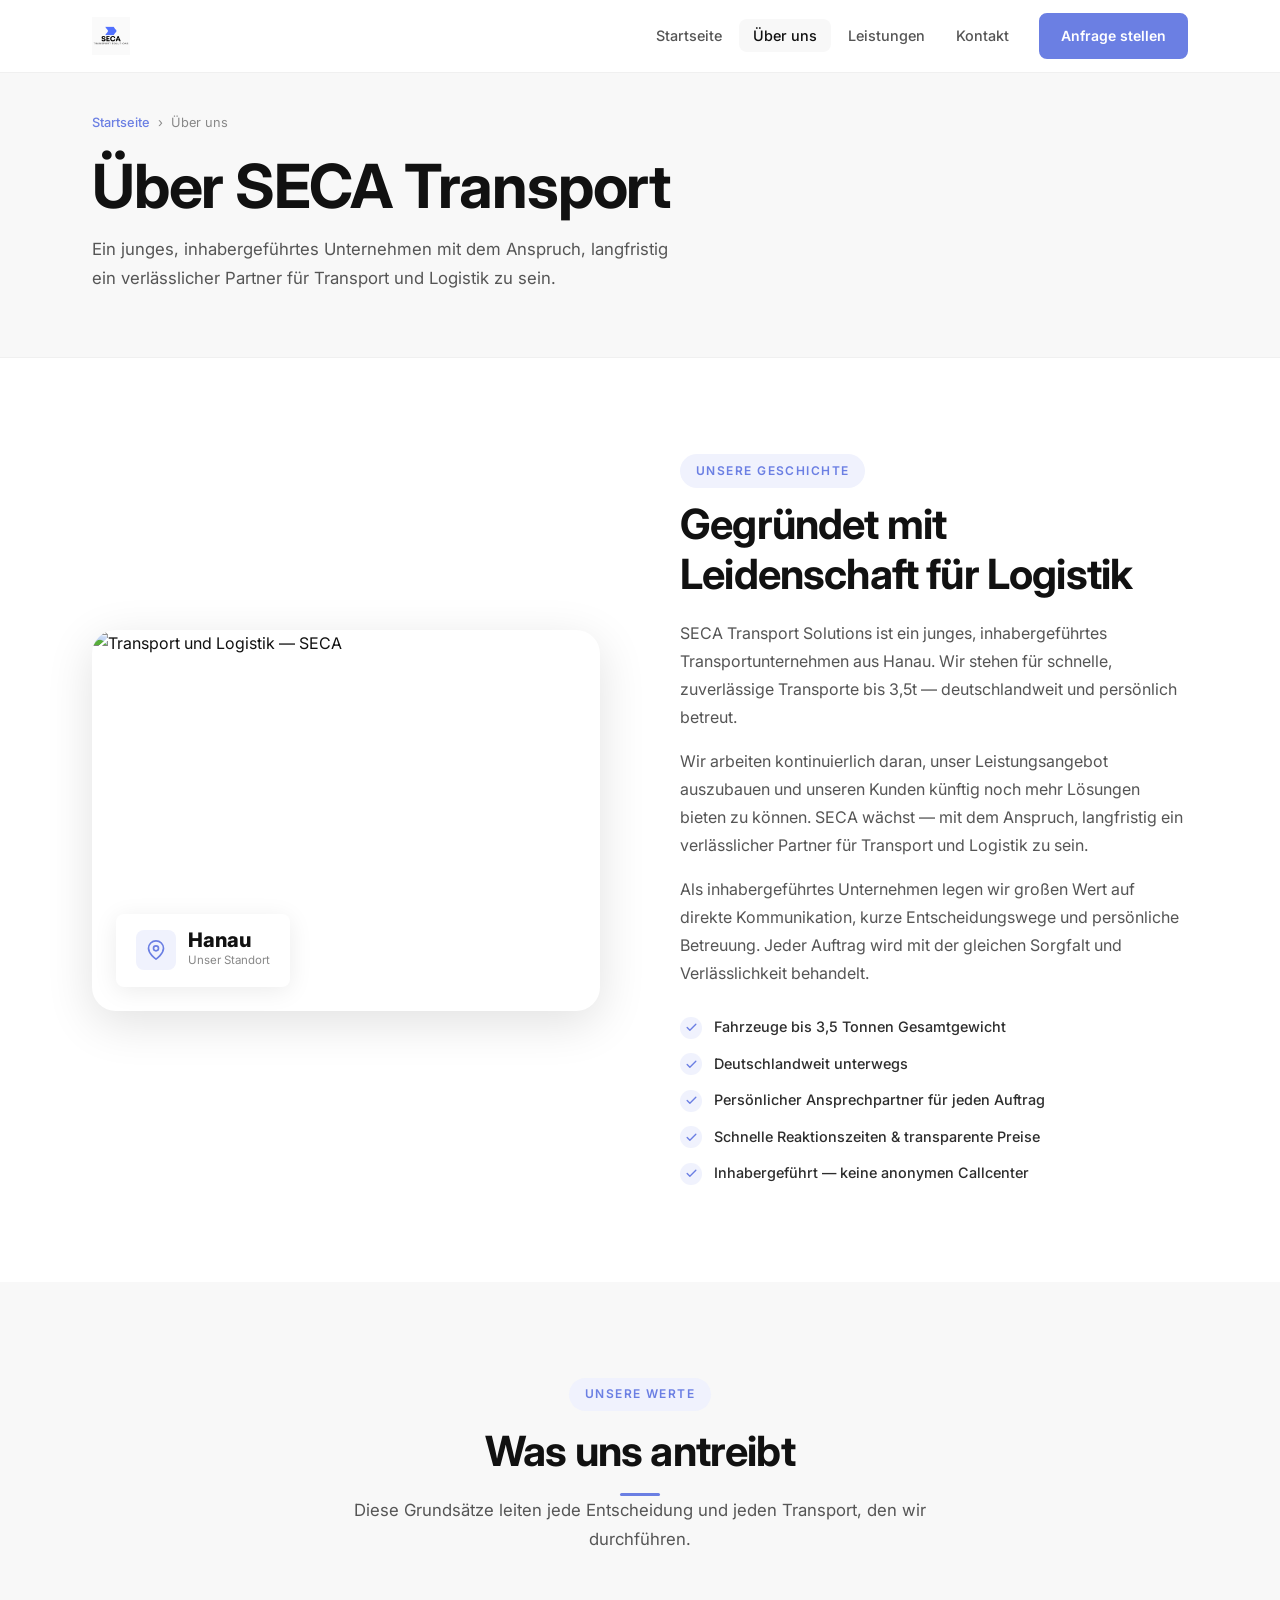
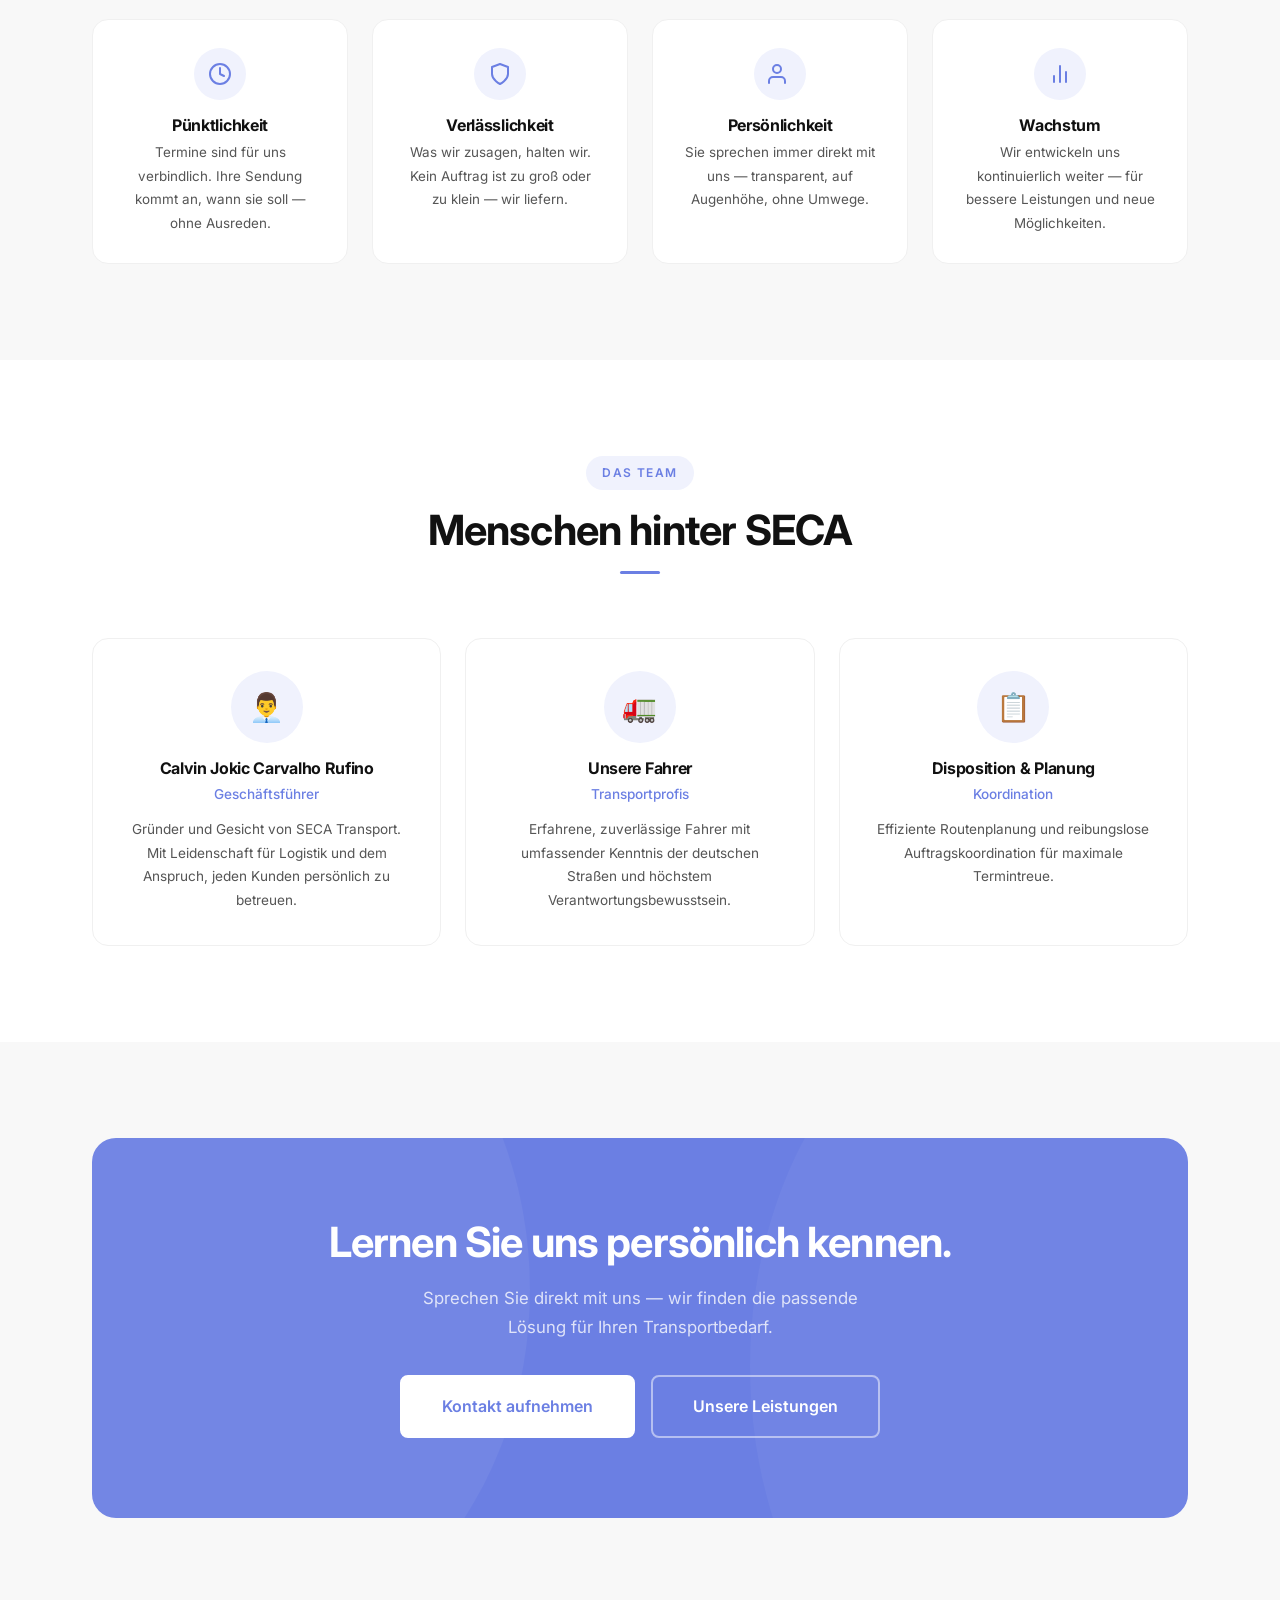
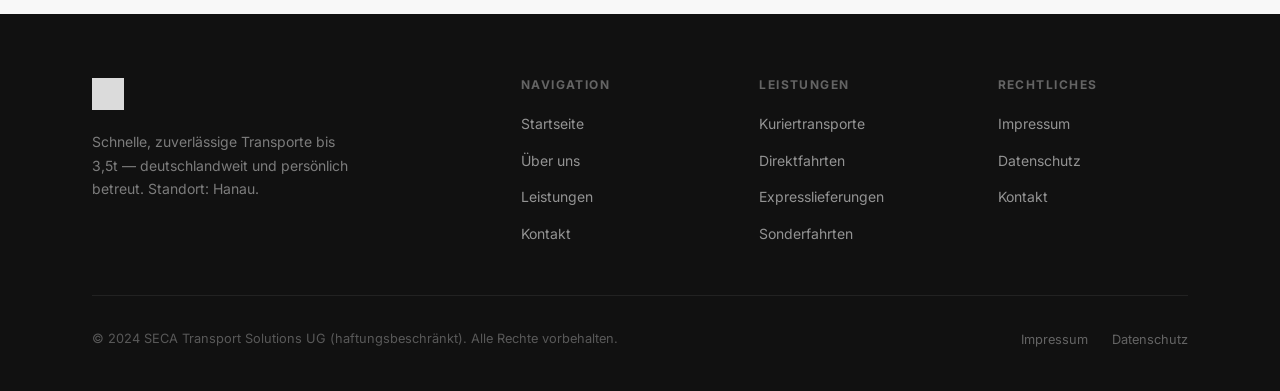
==== commit 22e01e15: "Fix logo path to match uploaded filename with spaces Updated all HTML files to reference "Seca%20Tra" ====
--- a/about.html
+++ b/about.html
@@ -16,7 +16,7 @@
 <nav class="navbar">
   <div class="nav-inner">
     <a href="index.html" class="nav-logo">
-      <img src="images/Seca_Transport_Solutions.png" alt="SECA Transport Solutions"
+      <img src="Seca%20Transport%20Solutions.png" alt="SECA Transport Solutions"
            onerror="this.style.display='none';this.nextElementSibling.style.display='flex';" />
       <span class="nav-logo-fallback" style="display:none;">
         <span class="nav-logo-icon">
@@ -180,7 +180,7 @@
     <div class="footer-grid">
       <div class="footer-brand">
         <div class="footer-logo">
-          <img src="images/Seca_Transport_Solutions.png" alt="SECA Transport Solutions"
+          <img src="Seca%20Transport%20Solutions.png" alt="SECA Transport Solutions"
                onerror="this.style.display='none';this.nextElementSibling.style.display='flex';" />
           <div class="footer-logo-fallback" style="display:none;">
             <div class="footer-logo-icon">
